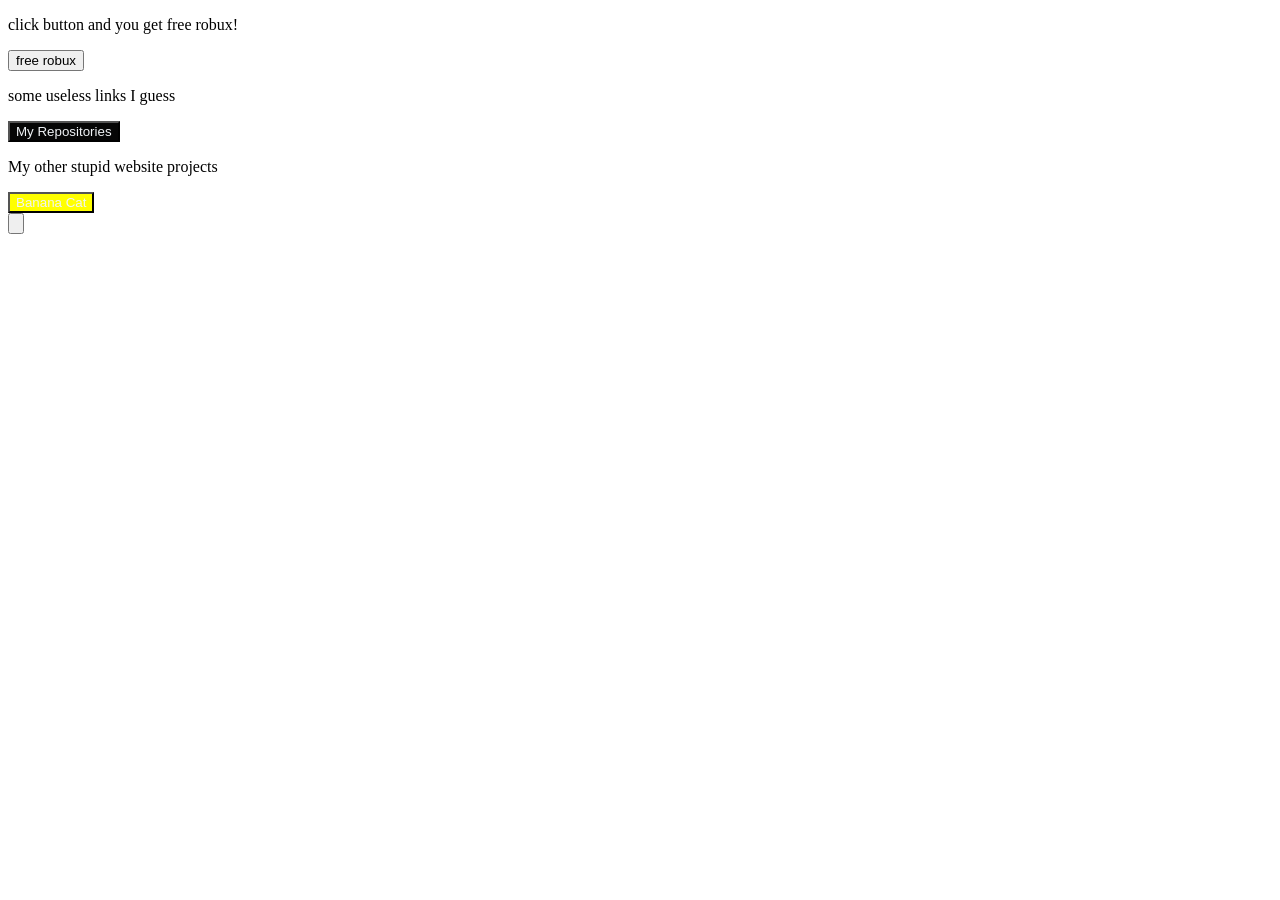
==== index.html @ cf4d71e3 "Update index.html" ====
<!DOCTYPE html>
<html>
<head>
    
    <meta charset="utf-8">
    <meta name="viewport" content="width=device-width, initial-scale=1">
    <title> </title>
</head>
<body>
    <p> click button and you get free robux!  </p
<button style="background-color: blue;" type="button"></button>
<button type="button" onclick="alert('congratulations! you just got 0 robux! now leave.')">free robux</button>
    
    
    <p> some useless links I guess </p>
 
    <a href="https://github.com/revx0012/revx0012.github.io" target="_blank">
    
       
        <button style="
 background-color: rgb(6, 6, 6);
 color: rgb(240, 243, 246);
                                        
"
               >
         My Repositories
        </button>
    </a>

<p>My other stupid website projects</p>

<a href="https://revx0012.github.io/bananacat" target="_blank">


        <button style="
background-color: #ffff00;
color: rgb(240, 243, 246);

"
               >
         Banana Cat
        </button>
    </a>



    
    <form action="https://haste.powercord.dev/qituwotude">
        <button type="submit">‎</button>
        
       <p>‎</p>
    <a href="https://www.google.com/url?sa=t&rct=j&q=&esrc=s&source=web&cd=&cad=rja&uact=8&ved=2ahUKEwjB4_3M-uT9AhUsTaQEHcAEAhgQtwJ6BAgJEAI&url=https%3A%2F%2Fwww.youtube.com%2Fwatch%3Fv%3DxvFZjo5PgG0&usg=AOvVaw1bR_FN-SnfIGtKD3fjAA5P"</a>
 <img src="https://static.wikia.nocookie.net/dbxfanon/images/c/cc/The_Impostor.png/revision/latest?cb=20201223005217"
width="6" 
     height="8" />
        
        
  <div id="player"></div>

  <script src="https://www.youtube.com/iframe_api"></script>
  <script>
    var player;

    function onYouTubeIframeAPIReady() {
      player = new YT.Player('player', {
        height: '360',
        width: '640',
        videoId: 'm5zi9tKD81U', // Replace 'VIDEO_ID' with the actual YouTube video ID
        playerVars: {
          autoplay: 1,       // Set to 1 for autoplay
          controls: 0,       // Set to 0 to hide controls
          modestbranding: 1, // Set to 1 to hide YouTube logo
          rel: 0,            // Set to 0 to hide related videos at the end
          showinfo: 0,       // Set to 0 to hide video title and uploader info
          iv_load_policy: 3, // Set to 1 to show annotations
          disablekb: 1       // Set to 1 to disable keyboard controls
        }
      });
    }

    function playVideo() {
      player.playVideo();
    }
  </script>
        
</body>
</html>
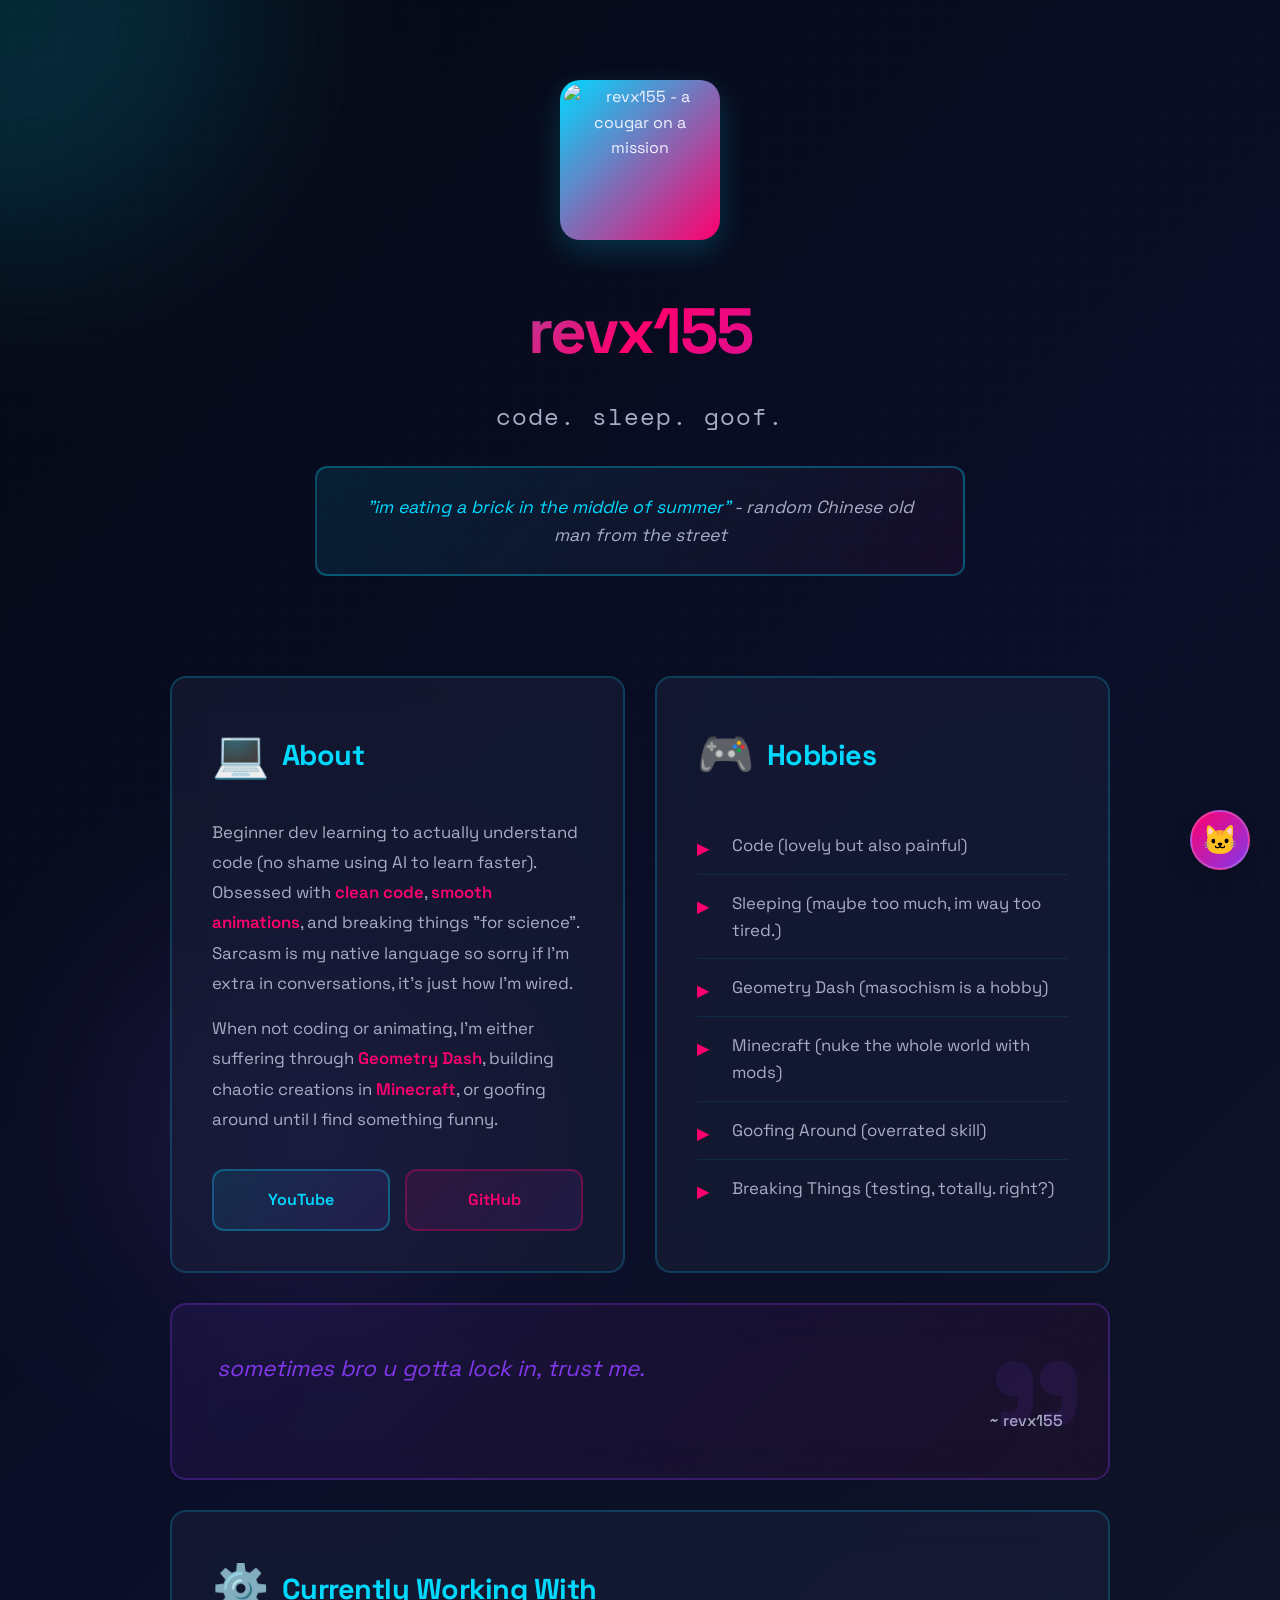
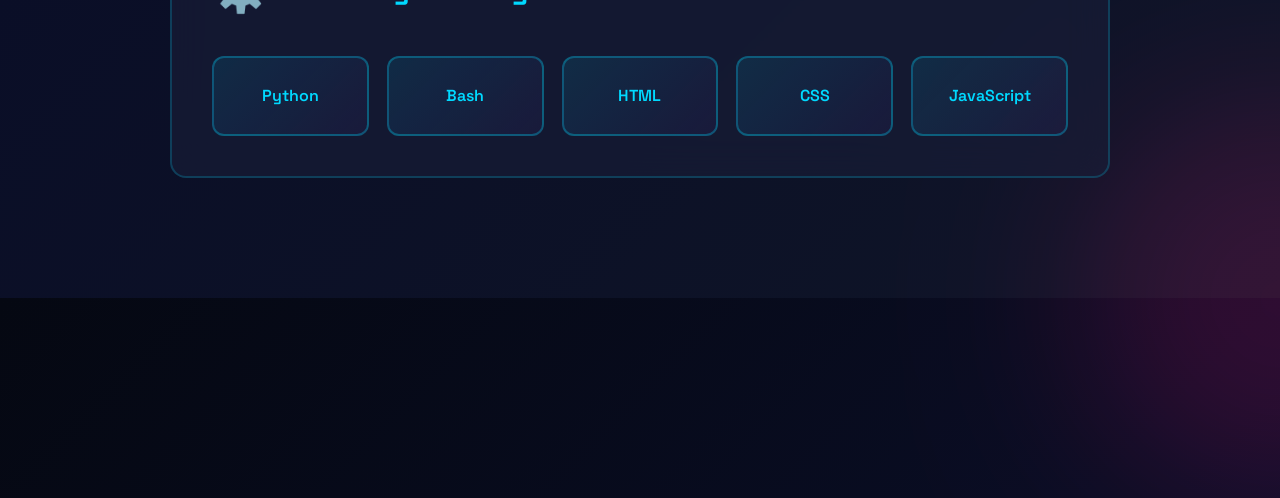
==== commit b735328e: "Update HTML structure and styles for better layout" ====
--- a/index.html
+++ b/index.html
@@ -1,87 +1,776 @@
 <!DOCTYPE html>
-<html>
+<html lang="en">
 <head>
-    
-    <meta charset="utf-8">
-    <meta name="viewport" content="width=device-width, initial-scale=1">
-    <title> </title>
+    <meta charset="UTF-8">
+    <meta name="viewport" content="width=device-width, initial-scale=1.0">
+    <title>revx155 - code. animate. goof.</title>
+    <link rel="preconnect" href="https://fonts.googleapis.com">
+    <link rel="preconnect" href="https://fonts.gstatic.com" crossorigin>
+    <link href="https://fonts.googleapis.com/css2?family=Space+Grotesk:wght@400;500;600;700&family=Space+Mono:wght@400;700&display=swap" rel="stylesheet">
+    <style>
+        * {
+            margin: 0;
+            padding: 0;
+            box-sizing: border-box;
+        }
+
+        :root {
+            --primary: #00d9ff;
+            --secondary: #ff006e;
+            --accent: #8338ec;
+            --dark: #0a0e27;
+            --darker: #050812;
+            --surface: #1a1f3a;
+            --surface-light: #252d4a;
+            --text: #f0f3ff;
+            --text-muted: #a8adc5;
+            --success: #06ffa5;
+        }
+
+        html {
+            scroll-behavior: smooth;
+        }
+
+        body {
+            font-family: 'Space Grotesk', sans-serif;
+            background: linear-gradient(135deg, var(--darker) 0%, var(--dark) 50%, #0f1527 100%);
+            color: var(--text);
+            min-height: 100vh;
+            position: relative;
+            overflow-x: hidden;
+            line-height: 1.6;
+        }
+
+        /* Animated background grid */
+        .bg-grid {
+            position: fixed;
+            top: 0;
+            left: 0;
+            width: 100%;
+            height: 100%;
+            z-index: 0;
+            pointer-events: none;
+            background-image: 
+                linear-gradient(0deg, transparent 24%, rgba(0, 217, 255, 0.05) 25%, rgba(0, 217, 255, 0.05) 26%, transparent 27%, transparent 74%, rgba(0, 217, 255, 0.05) 75%, rgba(0, 217, 255, 0.05) 76%, transparent 77%, transparent),
+                linear-gradient(90deg, transparent 24%, rgba(0, 217, 255, 0.05) 25%, rgba(0, 217, 255, 0.05) 26%, transparent 27%, transparent 74%, rgba(0, 217, 255, 0.05) 75%, rgba(0, 217, 255, 0.05) 76%, transparent 77%, transparent);
+            background-size: 50px 50px;
+            opacity: 0.4;
+            animation: gridShift 20s linear infinite;
+        }
+
+        @keyframes gridShift {
+            0% {
+                transform: translateY(0);
+            }
+            100% {
+                transform: translateY(50px);
+            }
+        }
+
+        /* Animated blobs */
+        .blob {
+            position: absolute;
+            opacity: 0.15;
+            mix-blend-mode: screen;
+            border-radius: 50%;
+            filter: blur(80px);
+            z-index: 0;
+        }
+
+        .blob-1 {
+            width: 500px;
+            height: 500px;
+            background: var(--primary);
+            top: -250px;
+            left: -250px;
+            animation: blobFloat 15s ease-in-out infinite;
+        }
+
+        .blob-2 {
+            width: 400px;
+            height: 400px;
+            background: var(--secondary);
+            bottom: -200px;
+            right: -200px;
+            animation: blobFloat 18s ease-in-out infinite reverse;
+        }
+
+        .blob-3 {
+            width: 350px;
+            height: 350px;
+            background: var(--accent);
+            top: 50%;
+            left: 10%;
+            animation: blobFloat 20s ease-in-out infinite;
+        }
+
+        @keyframes blobFloat {
+            0%, 100% {
+                transform: translate(0, 0);
+            }
+            33% {
+                transform: translate(30px, -50px);
+            }
+            66% {
+                transform: translate(-20px, 30px);
+            }
+        }
+
+        .container {
+            position: relative;
+            z-index: 1;
+            max-width: 1000px;
+            margin: 0 auto;
+            padding: 80px 30px;
+        }
+
+        /* Header */
+        header {
+            text-align: center;
+            margin-bottom: 100px;
+            animation: headerFadeIn 0.8s ease-out;
+        }
+
+        .profile-wrapper {
+            position: relative;
+            width: 160px;
+            height: 160px;
+            margin: 0 auto 40px;
+        }
+
+        .profile-pic {
+            width: 160px;
+            height: 160px;
+            border-radius: 20px;
+            background: linear-gradient(135deg, var(--primary), var(--secondary));
+            padding: 4px;
+            box-shadow: 0 10px 30px rgba(0, 217, 255, 0.2);
+            animation: profileSpin 4s linear infinite;
+            position: relative;
+        }
+
+        .profile-pic img {
+            width: 100%;
+            height: 100%;
+            border-radius: 16px;
+            object-fit: cover;
+            display: block;
+        }
+
+        @keyframes profileSpin {
+            0% {
+                transform: rotate(0deg);
+            }
+            100% {
+                transform: rotate(360deg);
+            }
+        }
+
+        h1 {
+            font-size: 4em;
+            font-weight: 700;
+            margin-bottom: 15px;
+            letter-spacing: -2px;
+            background: linear-gradient(135deg, var(--primary) 0%, var(--secondary) 50%, var(--accent) 100%);
+            -webkit-background-clip: text;
+            -webkit-text-fill-color: transparent;
+            background-clip: text;
+            animation: titleSlideIn 0.8s ease-out 0.1s both;
+        }
+
+        .tagline {
+            font-size: 1.5em;
+            font-weight: 500;
+            color: var(--text-muted);
+            margin-bottom: 30px;
+            font-family: 'Space Mono', monospace;
+            animation: titleSlideIn 0.8s ease-out 0.2s both;
+            letter-spacing: 1px;
+        }
+
+        .sarcasm-box {
+            max-width: 650px;
+            margin: 0 auto;
+            padding: 25px 35px;
+            background: linear-gradient(135deg, rgba(0, 217, 255, 0.1), rgba(255, 0, 110, 0.05));
+            border: 2px solid rgba(0, 217, 255, 0.3);
+            border-radius: 12px;
+            font-style: italic;
+            color: var(--primary);
+            font-size: 1.1em;
+            position: relative;
+            overflow: hidden;
+            animation: titleSlideIn 0.8s ease-out 0.3s both;
+        }
+
+        @keyframes titleSlideIn {
+            from {
+                opacity: 0;
+                transform: translateY(-20px);
+            }
+            to {
+                opacity: 1;
+                transform: translateY(0);
+            }
+        }
+
+        @keyframes headerFadeIn {
+            from {
+                opacity: 0;
+            }
+            to {
+                opacity: 1;
+            }
+        }
+
+        /* Content Grid */
+        .content {
+            display: grid;
+            grid-template-columns: 1fr 1fr;
+            gap: 30px;
+            margin-bottom: 40px;
+        }
+
+        .section {
+            background: rgba(26, 31, 58, 0.6);
+            backdrop-filter: blur(20px);
+            border: 2px solid rgba(0, 217, 255, 0.2);
+            border-radius: 16px;
+            padding: 40px;
+            transition: all 0.4s cubic-bezier(0.34, 1.56, 0.64, 1);
+            position: relative;
+            overflow: hidden;
+            animation: sectionFadeIn 0.8s ease-out forwards;
+        }
+
+        .section:hover {
+            border-color: rgba(0, 217, 255, 0.5);
+            background: rgba(26, 31, 58, 0.9);
+            transform: translateY(-8px);
+            box-shadow: 0 20px 40px rgba(0, 0, 0, 0.3);
+        }
+
+        .section:nth-child(1) {
+            animation-delay: 0.1s;
+        }
+
+        .section:nth-child(2) {
+            animation-delay: 0.2s;
+        }
+
+        @keyframes sectionFadeIn {
+            from {
+                opacity: 0;
+                transform: translateY(20px);
+            }
+            to {
+                opacity: 1;
+                transform: translateY(0);
+            }
+        }
+
+        .section h2 {
+            font-size: 1.8em;
+            margin-bottom: 25px;
+            display: flex;
+            align-items: center;
+            gap: 12px;
+            color: var(--primary);
+            font-weight: 700;
+            letter-spacing: -0.5px;
+        }
+
+        .section-icon {
+            font-size: 1.6em;
+            display: inline-block;
+            animation: iconBounce 2s ease-in-out infinite;
+        }
+
+        @keyframes iconBounce {
+            0%, 100% {
+                transform: translateY(0);
+            }
+            50% {
+                transform: translateY(-5px);
+            }
+        }
+
+        /* Bio Section */
+        .bio-text {
+            color: var(--text-muted);
+            line-height: 1.8;
+            font-size: 1.05em;
+        }
+
+        .bio-text strong {
+            color: var(--secondary);
+            font-weight: 600;
+        }
+
+        /* Hobbies List */
+        .hobbies-list {
+            list-style: none;
+        }
+
+        .hobbies-list li {
+            padding: 15px 0 15px 35px;
+            border-bottom: 1px solid rgba(0, 217, 255, 0.1);
+            color: var(--text-muted);
+            position: relative;
+            font-size: 1.05em;
+            transition: all 0.3s ease;
+        }
+
+        .hobbies-list li:last-child {
+            border-bottom: none;
+        }
+
+        .hobbies-list li::before {
+            content: "▸";
+            position: absolute;
+            left: 0;
+            color: var(--secondary);
+            font-weight: bold;
+            font-size: 1.3em;
+        }
+
+        .hobbies-list li:hover {
+            color: var(--text);
+            padding-left: 45px;
+            text-shadow: 0 0 20px rgba(0, 217, 255, 0.3);
+        }
+
+        /* Social Links */
+        .socials {
+            display: flex;
+            gap: 15px;
+            margin-top: 35px;
+        }
+
+        .social-btn {
+            flex: 1;
+            padding: 16px;
+            background: linear-gradient(135deg, rgba(0, 217, 255, 0.1), rgba(131, 56, 236, 0.1));
+            border: 2px solid rgba(0, 217, 255, 0.3);
+            color: var(--primary);
+            text-decoration: none;
+            border-radius: 12px;
+            font-weight: 600;
+            font-size: 1em;
+            transition: all 0.3s cubic-bezier(0.34, 1.56, 0.64, 1);
+            cursor: pointer;
+            text-align: center;
+            position: relative;
+            overflow: hidden;
+            font-family: 'Space Grotesk', sans-serif;
+        }
+
+        .social-btn:hover {
+            background: linear-gradient(135deg, var(--primary), var(--accent));
+            color: var(--dark);
+            border-color: var(--primary);
+            transform: translateY(-4px);
+            box-shadow: 0 15px 30px rgba(0, 0, 0, 0.2);
+        }
+
+        .social-btn.secondary {
+            background: linear-gradient(135deg, rgba(255, 0, 110, 0.1), rgba(131, 56, 236, 0.1));
+            border-color: rgba(255, 0, 110, 0.3);
+            color: var(--secondary);
+        }
+
+        .social-btn.secondary:hover {
+            background: linear-gradient(135deg, var(--secondary), var(--accent));
+            color: white;
+            border-color: var(--secondary);
+            box-shadow: 0 15px 30px rgba(0, 0, 0, 0.2);
+        }
+
+        /* Quote Section */
+        .quote-section {
+            grid-column: 1 / -1;
+            background: linear-gradient(135deg, rgba(131, 56, 236, 0.1), rgba(255, 0, 110, 0.05));
+            backdrop-filter: blur(20px);
+            border: 2px solid rgba(131, 56, 236, 0.3);
+            border-radius: 16px;
+            padding: 45px;
+            position: relative;
+            overflow: hidden;
+            animation: sectionFadeIn 0.8s ease-out 0.3s both;
+        }
+
+        .quote-section::after {
+            content: '"';
+            position: absolute;
+            top: -30px;
+            right: 20px;
+            font-size: 200px;
+            color: rgba(131, 56, 236, 0.1);
+            font-weight: 700;
+            pointer-events: none;
+        }
+
+        .quote {
+            font-size: 1.4em;
+            font-style: italic;
+            color: var(--accent);
+            margin-bottom: 20px;
+            line-height: 1.7;
+            position: relative;
+            z-index: 1;
+        }
+
+        .quote-author {
+            color: var(--text-muted);
+            font-size: 1em;
+            text-align: right;
+            font-weight: 500;
+        }
+
+        /* Tech Stack */
+        .stack {
+            grid-column: 1 / -1;
+        }
+
+        .stack h2 {
+            margin-bottom: 30px;
+        }
+
+        .tech-grid {
+            display: grid;
+            grid-template-columns: repeat(auto-fit, minmax(130px, 1fr));
+            gap: 18px;
+        }
+
+        .tech-item {
+            background: linear-gradient(135deg, rgba(0, 217, 255, 0.1), rgba(131, 56, 236, 0.05));
+            border: 2px solid rgba(0, 217, 255, 0.3);
+            padding: 25px;
+            border-radius: 12px;
+            text-align: center;
+            font-weight: 600;
+            color: var(--primary);
+            transition: all 0.3s cubic-bezier(0.34, 1.56, 0.64, 1);
+            cursor: default;
+            position: relative;
+            overflow: hidden;
+        }
+
+        .tech-item:hover {
+            background: linear-gradient(135deg, rgba(0, 217, 255, 0.2), rgba(131, 56, 236, 0.15));
+            border-color: rgba(0, 217, 255, 0.6);
+            transform: translateY(-6px);
+            box-shadow: 0 15px 30px rgba(0, 0, 0, 0.2);
+            color: var(--text);
+        }
+
+        /* Easter egg */
+        .easter-egg {
+            position: fixed;
+            bottom: 30px;
+            right: 30px;
+            width: 60px;
+            height: 60px;
+            background: linear-gradient(135deg, var(--secondary), var(--accent));
+            border-radius: 50%;
+            cursor: pointer;
+            display: flex;
+            align-items: center;
+            justify-content: center;
+            font-size: 1.8em;
+            transition: all 0.3s cubic-bezier(0.34, 1.56, 0.64, 1);
+            z-index: 100;
+            box-shadow: 0 10px 25px rgba(0, 0, 0, 0.2);
+            border: 2px solid rgba(255, 255, 255, 0.2);
+        }
+
+        .easter-egg:hover {
+            transform: scale(1.15) rotate(10deg);
+            box-shadow: 0 15px 35px rgba(0, 0, 0, 0.3);
+        }
+
+        .easter-egg:active {
+            transform: scale(0.95) rotate(-10deg);
+        }
+
+        /* Notification */
+        .notification {
+            position: fixed;
+            bottom: 110px;
+            right: 30px;
+            background: linear-gradient(135deg, var(--secondary), var(--accent));
+            color: white;
+            padding: 16px 25px;
+            border-radius: 10px;
+            font-weight: 600;
+            opacity: 0;
+            transition: opacity 0.3s ease;
+            pointer-events: none;
+            z-index: 99;
+            font-family: 'Space Mono', monospace;
+            box-shadow: 0 10px 25px rgba(0, 0, 0, 0.2);
+        }
+
+        .notification.show {
+            opacity: 1;
+            pointer-events: all;
+        }
+
+        /* Responsive */
+        @media (max-width: 768px) {
+            .container {
+                padding: 50px 20px;
+            }
+
+            .content {
+                grid-template-columns: 1fr;
+                gap: 25px;
+            }
+
+            h1 {
+                font-size: 2.5em;
+            }
+
+            .tagline {
+                font-size: 1.2em;
+            }
+
+            .profile-wrapper {
+                width: 130px;
+                height: 130px;
+            }
+
+            .profile-pic {
+                width: 130px;
+                height: 130px;
+            }
+
+            .section {
+                padding: 30px;
+            }
+
+            .tech-grid {
+                grid-template-columns: repeat(auto-fit, minmax(110px, 1fr));
+            }
+
+            .sarcasm-box {
+                font-size: 1em;
+                padding: 20px 25px;
+            }
+
+            .easter-egg {
+                width: 55px;
+                height: 55px;
+                font-size: 1.5em;
+                bottom: 20px;
+                right: 20px;
+            }
+
+            .notification {
+                bottom: 90px;
+                right: 20px;
+                font-size: 0.9em;
+            }
+        }
+
+        @media (max-width: 480px) {
+            h1 {
+                font-size: 1.8em;
+            }
+
+            .section h2 {
+                font-size: 1.3em;
+            }
+
+            .socials {
+                flex-direction: column;
+            }
+
+            .tech-grid {
+                grid-template-columns: repeat(2, 1fr);
+            }
+        }
+    </style>
 </head>
 <body>
-    <p> click button and you get free robux!  </p
-<button style="background-color: blue;" type="button"></button>
-<button type="button" onclick="alert('congratulations! you just got 0 robux! now leave.')">free robux</button>
-    
-    
-    <p> some useless links I guess </p>
- 
-    <a href="https://github.com/revx0012/revx0012.github.io" target="_blank">
-    
-       
-        <button style="
- background-color: rgb(6, 6, 6);
- color: rgb(240, 243, 246);
-                                        
-"
-               >
-         My Repositories
-        </button>
-    </a>
-
-<p>My other stupid website projects</p>
-
-<a href="https://revx0012.github.io/bananacat" target="_blank">
-
-
-        <button style="
-background-color: #ffff00;
-color: rgb(240, 243, 246);
-
-"
-               >
-         Banana Cat
-        </button>
-    </a>
-
-
-
-    
-    <form action="https://haste.powercord.dev/qituwotude">
-        <button type="submit">‎</button>
-        
-       <p>‎</p>
-    <a href="https://www.google.com/url?sa=t&rct=j&q=&esrc=s&source=web&cd=&cad=rja&uact=8&ved=2ahUKEwjB4_3M-uT9AhUsTaQEHcAEAhgQtwJ6BAgJEAI&url=https%3A%2F%2Fwww.youtube.com%2Fwatch%3Fv%3DxvFZjo5PgG0&usg=AOvVaw1bR_FN-SnfIGtKD3fjAA5P"</a>
- <img src="https://static.wikia.nocookie.net/dbxfanon/images/c/cc/The_Impostor.png/revision/latest?cb=20201223005217"
-width="6" 
-     height="8" />
-        
-        
-  <div id="player"></div>
-
-  <script src="https://www.youtube.com/iframe_api"></script>
-  <script>
-    var player;
-
-    function onYouTubeIframeAPIReady() {
-      player = new YT.Player('player', {
-        height: '360',
-        width: '640',
-        videoId: 'm5zi9tKD81U', // Replace 'VIDEO_ID' with the actual YouTube video ID
-        playerVars: {
-          autoplay: 1,       // Set to 1 for autoplay
-          controls: 0,       // Set to 0 to hide controls
-          modestbranding: 1, // Set to 1 to hide YouTube logo
-          rel: 0,            // Set to 0 to hide related videos at the end
-          showinfo: 0,       // Set to 0 to hide video title and uploader info
-          iv_load_policy: 3, // Set to 1 to show annotations
-          disablekb: 1       // Set to 1 to disable keyboard controls
-        }
-      });
-    }
-
-    function playVideo() {
-      player.playVideo();
-    }
-  </script>
-        
+    <div class="bg-grid"></div>
+    <div class="blob blob-1"></div>
+    <div class="blob blob-2"></div>
+    <div class="blob blob-3"></div>
+
+    <div class="container">
+        <header>
+            <div class="profile-wrapper">
+                <div class="profile-pic">
+                    <img src="image.png" alt="revx155 - a cougar on a mission">
+                </div>
+            </div>
+            <h1>revx155</h1>
+            <p class="tagline">code. sleep. goof.</p>
+            <p class="sarcasm-box">"im eating a brick in the middle of summer" <span style="color: var(--text-muted);">- random Chinese old man from the street</span></p>
+        </header>
+
+        <div class="content">
+            <!-- bio stuff -->
+            <div class="section">
+                <h2><span class="section-icon">💻</span>About</h2>
+                <p class="bio-text">
+                    Beginner dev learning to actually understand code (no shame using AI to learn faster). 
+                    Obsessed with <strong>clean code</strong>, <strong>smooth animations</strong>, and breaking things "for science". 
+                    Sarcasm is my native language so sorry if I'm extra in conversations, it's just how I'm wired.
+                </p>
+                <p class="bio-text" style="margin-top: 15px;">
+                    When not coding or animating, I'm either suffering through <strong>Geometry Dash</strong>, building chaotic creations in <strong>Minecraft</strong>, or goofing around until I find something funny.
+                </p>
+                <div class="socials">
+                    <a href="https://www.youtube.com/@revx144" class="social-btn" target="_blank">YouTube</a>
+                    <a href="https://github.com/revx0012" class="social-btn secondary" target="_blank">GitHub</a>
+                </div>
+            </div>
+
+            <!-- bad hobbies -->
+            <div class="section">
+                <h2><span class="section-icon">🎮</span>Hobbies</h2>
+                <ul class="hobbies-list">
+                    <li>Code (lovely but also painful)</li>
+                    <li>Sleeping (maybe too much, im way too tired.)</li>
+                    <li>Geometry Dash (masochism is a hobby)</li>
+                    <li>Minecraft (nuke the whole world with mods)</li>
+                    <li>Goofing Around (overrated skill)</li>
+                    <li>Breaking Things (testing, totally. right?)</li>
+                </ul>
+            </div>
+
+            <!-- Quote Section -->
+            <div class="quote-section">
+                <p class="quote">
+                    sometimes bro u gotta lock in, trust me.
+                </p>
+                <p class="quote-author">~ revx155</p>
+            </div>
+
+            <!-- Tech Stack -->
+            <div class="section stack">
+                <h2><span class="section-icon">⚙️</span>Currently Working With</h2>
+                <div class="tech-grid">
+                    <div class="tech-item">Python</div>
+                    <div class="tech-item">Bash</div>
+                    <div class="tech-item">HTML</div>
+                    <div class="tech-item">CSS</div>
+                    <div class="tech-item">JavaScript</div>
+                </div>
+            </div>
+        </div>
+    </div>
+
+    <!-- Easter Egg -->
+    <div class="easter-egg" id="easterEgg">🐱</div>
+    <div class="notification" id="notification"></div>
+
+    <script>
+        // Easter egg interaction
+        const easterEgg = document.getElementById('easterEgg');
+        const notification = document.getElementById('notification');
+        let clicks = 0;
+
+        const messages = [
+            "haha, you found the easter egg! respect.",
+            "stop clicking, you're making me dizzy",
+            "okay, that's enough fr fr",
+            "STOP ITTTT",
+            "alright you win. (no you didnt)",
+            "you're as stupid as me, huh?",
+            "i respect the dedication ngl",
+            "whats the point of doing this",
+            "this is awkward now...",
+            "okay seriously now go touch grass"
+        ];
+
+        easterEgg.addEventListener('click', (e) => {
+            clicks++;
+            if (clicks <= messages.length) {
+                notification.textContent = messages[clicks - 1];
+                notification.classList.add('show');
+                easterEgg.style.transform = `rotate(${clicks * 30}deg) scale(${1 + clicks * 0.03})`;
+                
+                setTimeout(() => {
+                    notification.classList.remove('show');
+                }, 3000);
+
+                createClickParticles(e.clientX, e.clientY);
+            }
+        });
+
+        // weird blob
+        const blobs = document.querySelectorAll('.blob');
+        document.addEventListener('mousemove', (e) => {
+            blobs.forEach((blob, index) => {
+                const speed = (index + 1) * 80;
+                blob.style.transform = `translate(${e.clientX / speed}px, ${e.clientY / speed}px)`;
+            });
+        });
+
+        // click particles
+        function createClickParticles(x, y) {
+            for (let i = 0; i < 5; i++) {
+                const particle = document.createElement('div');
+                particle.style.position = 'fixed';
+                particle.style.left = x + 'px';
+                particle.style.top = y + 'px';
+                particle.style.width = '10px';
+                particle.style.height = '10px';
+                particle.style.background = ['#00d9ff', '#ff006e', '#8338ec'][Math.floor(Math.random() * 3)];
+                particle.style.borderRadius = '50%';
+                particle.style.pointerEvents = 'none';
+                particle.style.zIndex = '99';
+                document.body.appendChild(particle);
+
+                const angle = (Math.PI * 2 * i) / 5;
+                const velocity = 3 + Math.random() * 3;
+                const vx = Math.cos(angle) * velocity;
+                const vy = Math.sin(angle) * velocity;
+                let px = x;
+                let py = y;
+                let life = 1;
+
+                const animate = () => {
+                    life -= 0.02;
+                    px += vx;
+                    py += vy;
+                    particle.style.left = px + 'px';
+                    particle.style.top = py + 'px';
+                    particle.style.opacity = life;
+
+                    if (life > 0) {
+                        requestAnimationFrame(animate);
+                    } else {
+                        particle.remove();
+                    }
+                };
+                animate();
+            }
+        }
+
+        // smooth scroll because why not
+        document.querySelectorAll('a[href^="#"]').forEach(anchor => {
+            anchor.addEventListener('click', function (e) {
+                e.preventDefault();
+                const target = document.querySelector(this.getAttribute('href'));
+                if (target) {
+                    target.scrollIntoView({ behavior: 'smooth' });
+                }
+            });
+        });
+
+        // extra
+        easterEgg.addEventListener('contextmenu', (e) => {
+            e.preventDefault();
+            notification.textContent = "right click? really? you're bold.";
+            notification.classList.add('show');
+            setTimeout(() => {
+                notification.classList.remove('show');
+            }, 2000);
+        });
+    </script>
 </body>
 </html>
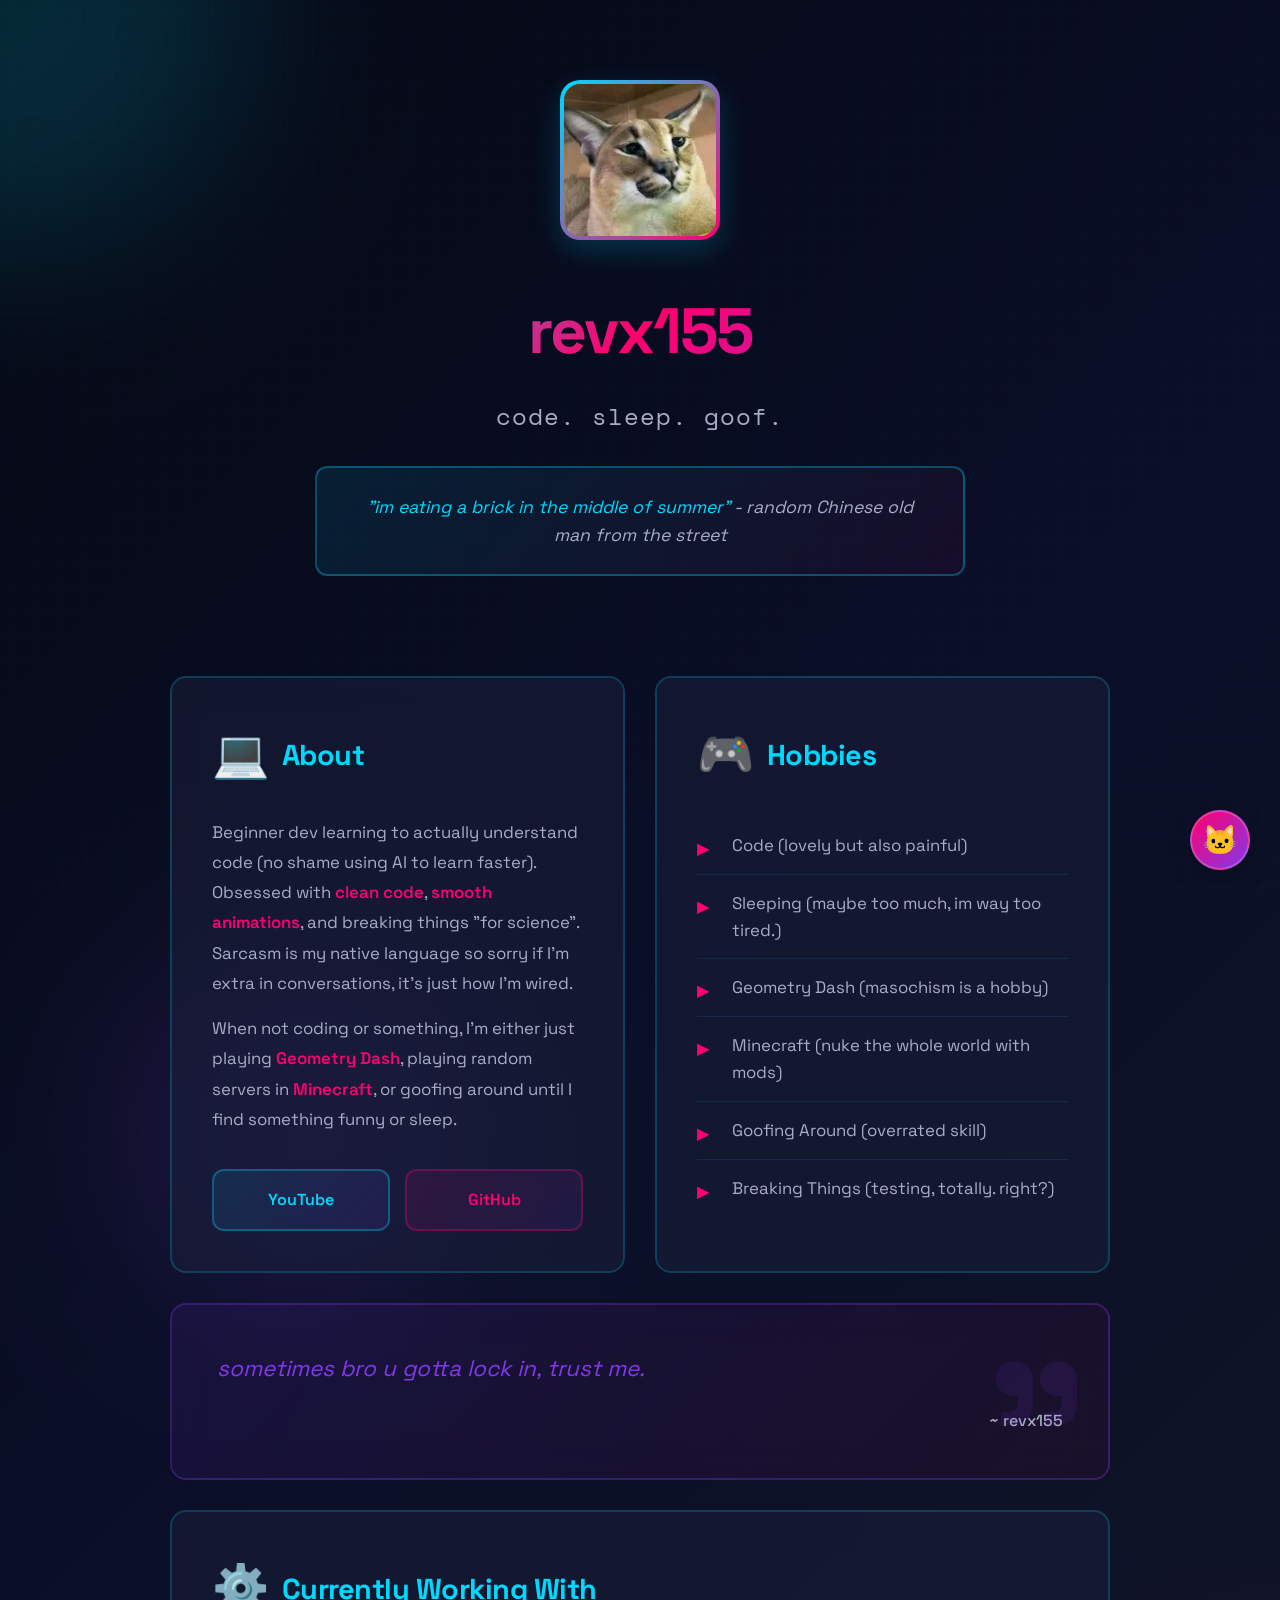
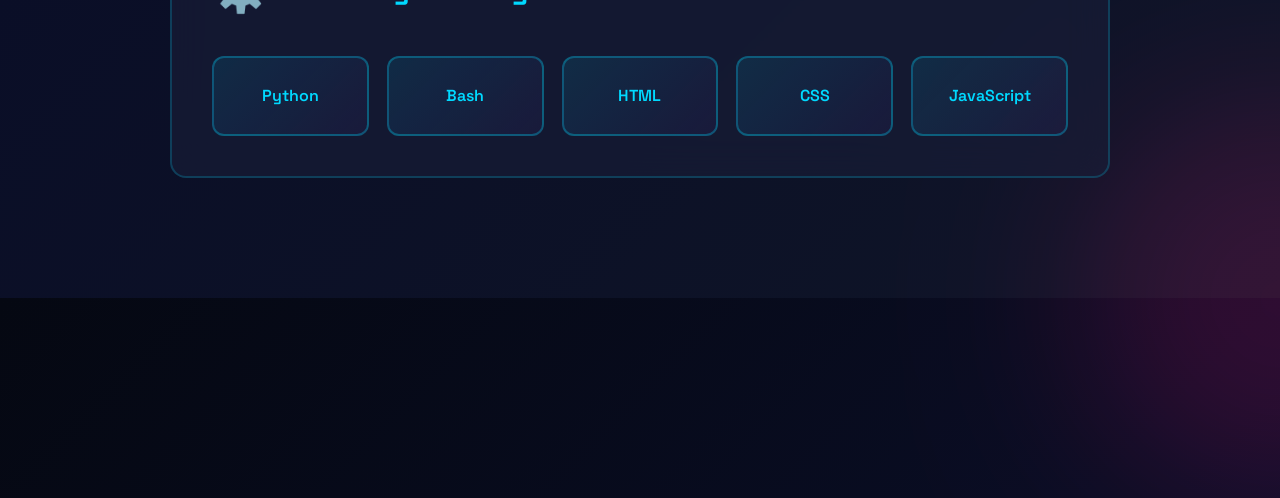
==== commit 180e12ca: "Update title and bio text in index.html" ====
--- a/index.html
+++ b/index.html
@@ -3,7 +3,7 @@
 <head>
     <meta charset="UTF-8">
     <meta name="viewport" content="width=device-width, initial-scale=1.0">
-    <title>revx155 - code. animate. goof.</title>
+    <title>revx155 - code. sleep. goof.</title>
     <link rel="preconnect" href="https://fonts.googleapis.com">
     <link rel="preconnect" href="https://fonts.gstatic.com" crossorigin>
     <link href="https://fonts.googleapis.com/css2?family=Space+Grotesk:wght@400;500;600;700&family=Space+Mono:wght@400;700&display=swap" rel="stylesheet">
@@ -620,7 +620,7 @@
                     Sarcasm is my native language so sorry if I'm extra in conversations, it's just how I'm wired.
                 </p>
                 <p class="bio-text" style="margin-top: 15px;">
-                    When not coding or animating, I'm either suffering through <strong>Geometry Dash</strong>, building chaotic creations in <strong>Minecraft</strong>, or goofing around until I find something funny.
+                    When not coding or something, I'm either just playing <strong>Geometry Dash</strong>, playing random servers in <strong>Minecraft</strong>, or goofing around until I find something funny or sleep.
                 </p>
                 <div class="socials">
                     <a href="https://www.youtube.com/@revx144" class="social-btn" target="_blank">YouTube</a>
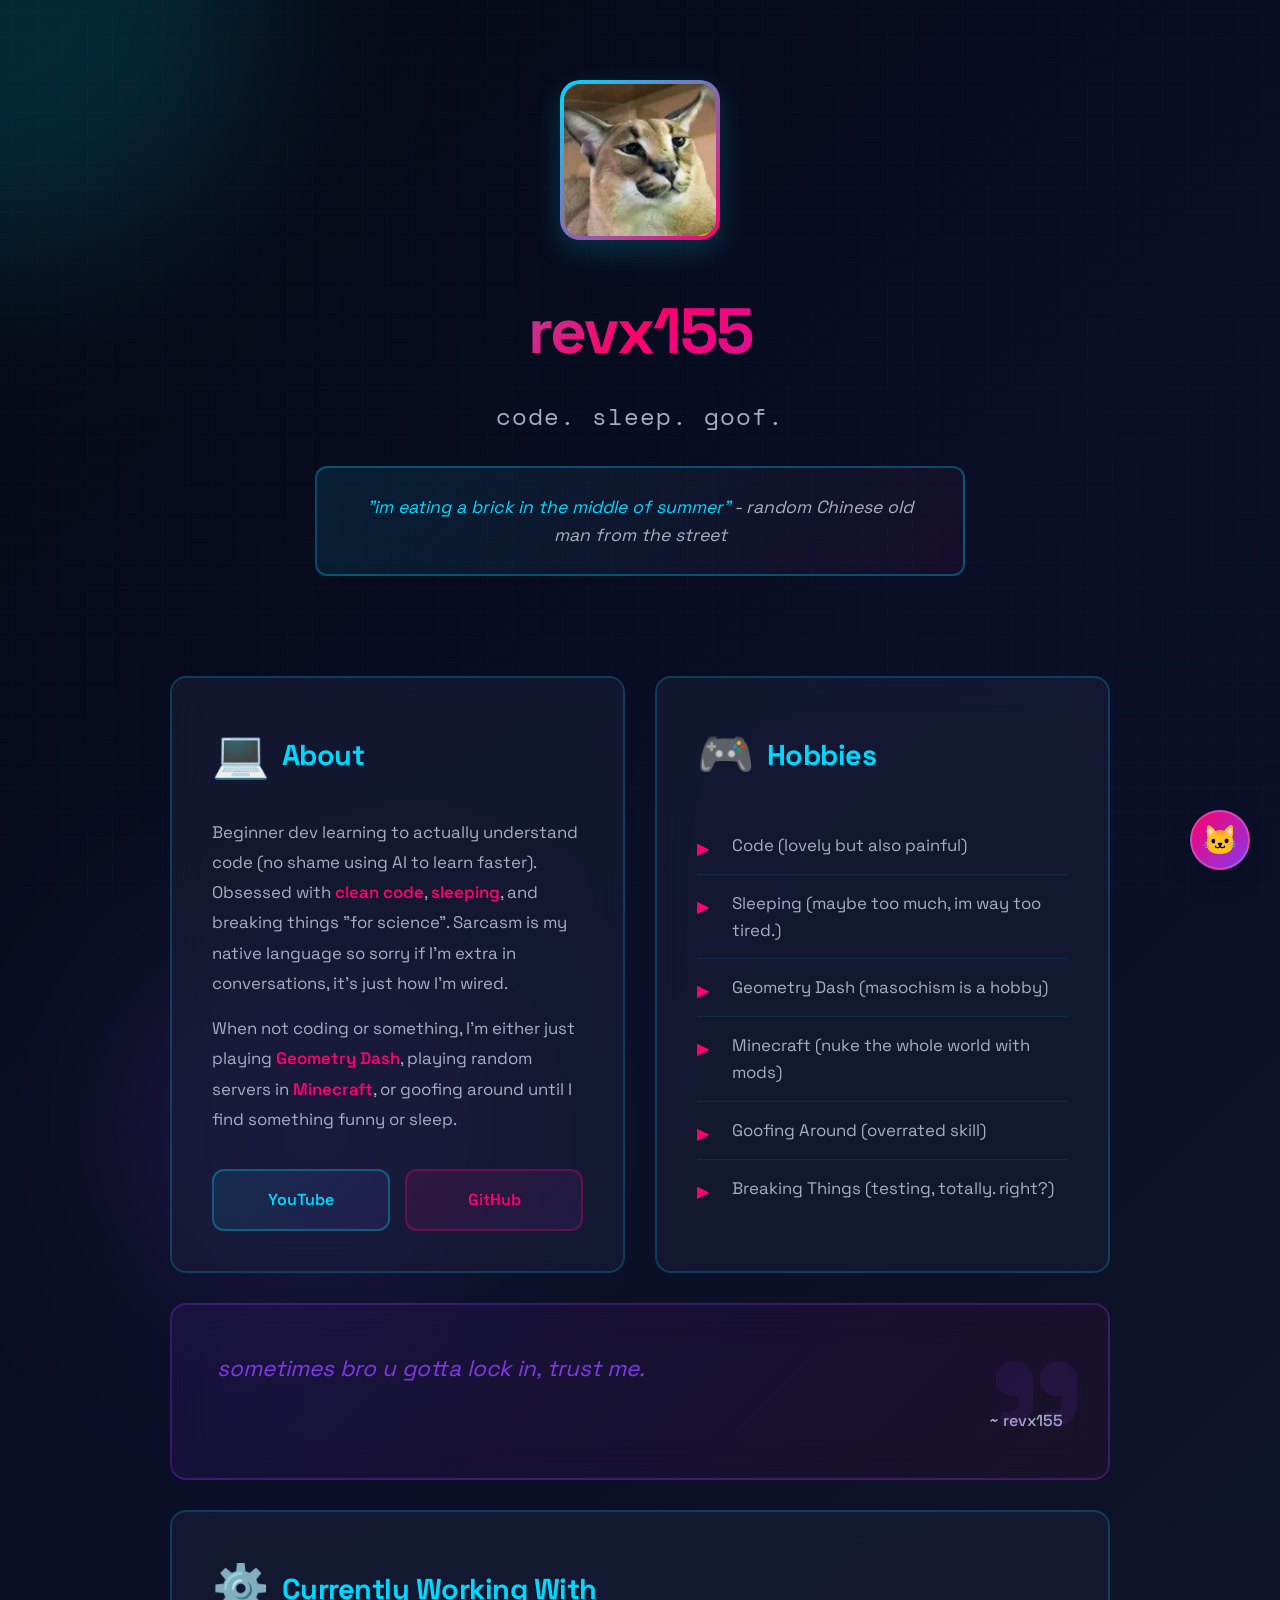
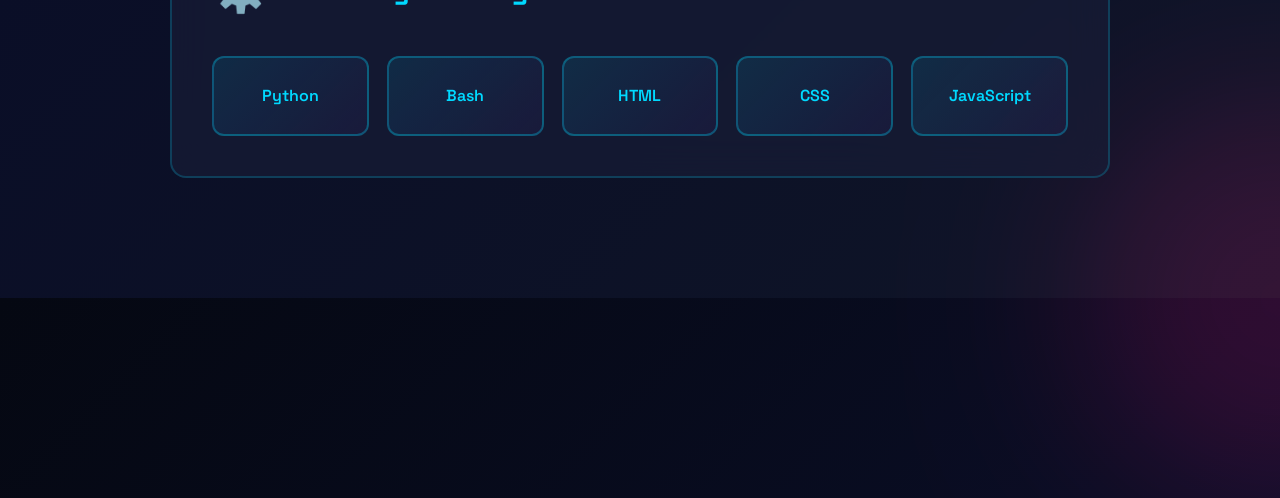
==== commit 865da6b6: "Modify bio text in index.html Updated personal bio to reflect a change in interests." ====
--- a/index.html
+++ b/index.html
@@ -616,7 +616,7 @@
                 <h2><span class="section-icon">💻</span>About</h2>
                 <p class="bio-text">
                     Beginner dev learning to actually understand code (no shame using AI to learn faster). 
-                    Obsessed with <strong>clean code</strong>, <strong>smooth animations</strong>, and breaking things "for science". 
+                    Obsessed with <strong>clean code</strong>, <strong>sleeping</strong>, and breaking things "for science". 
                     Sarcasm is my native language so sorry if I'm extra in conversations, it's just how I'm wired.
                 </p>
                 <p class="bio-text" style="margin-top: 15px;">
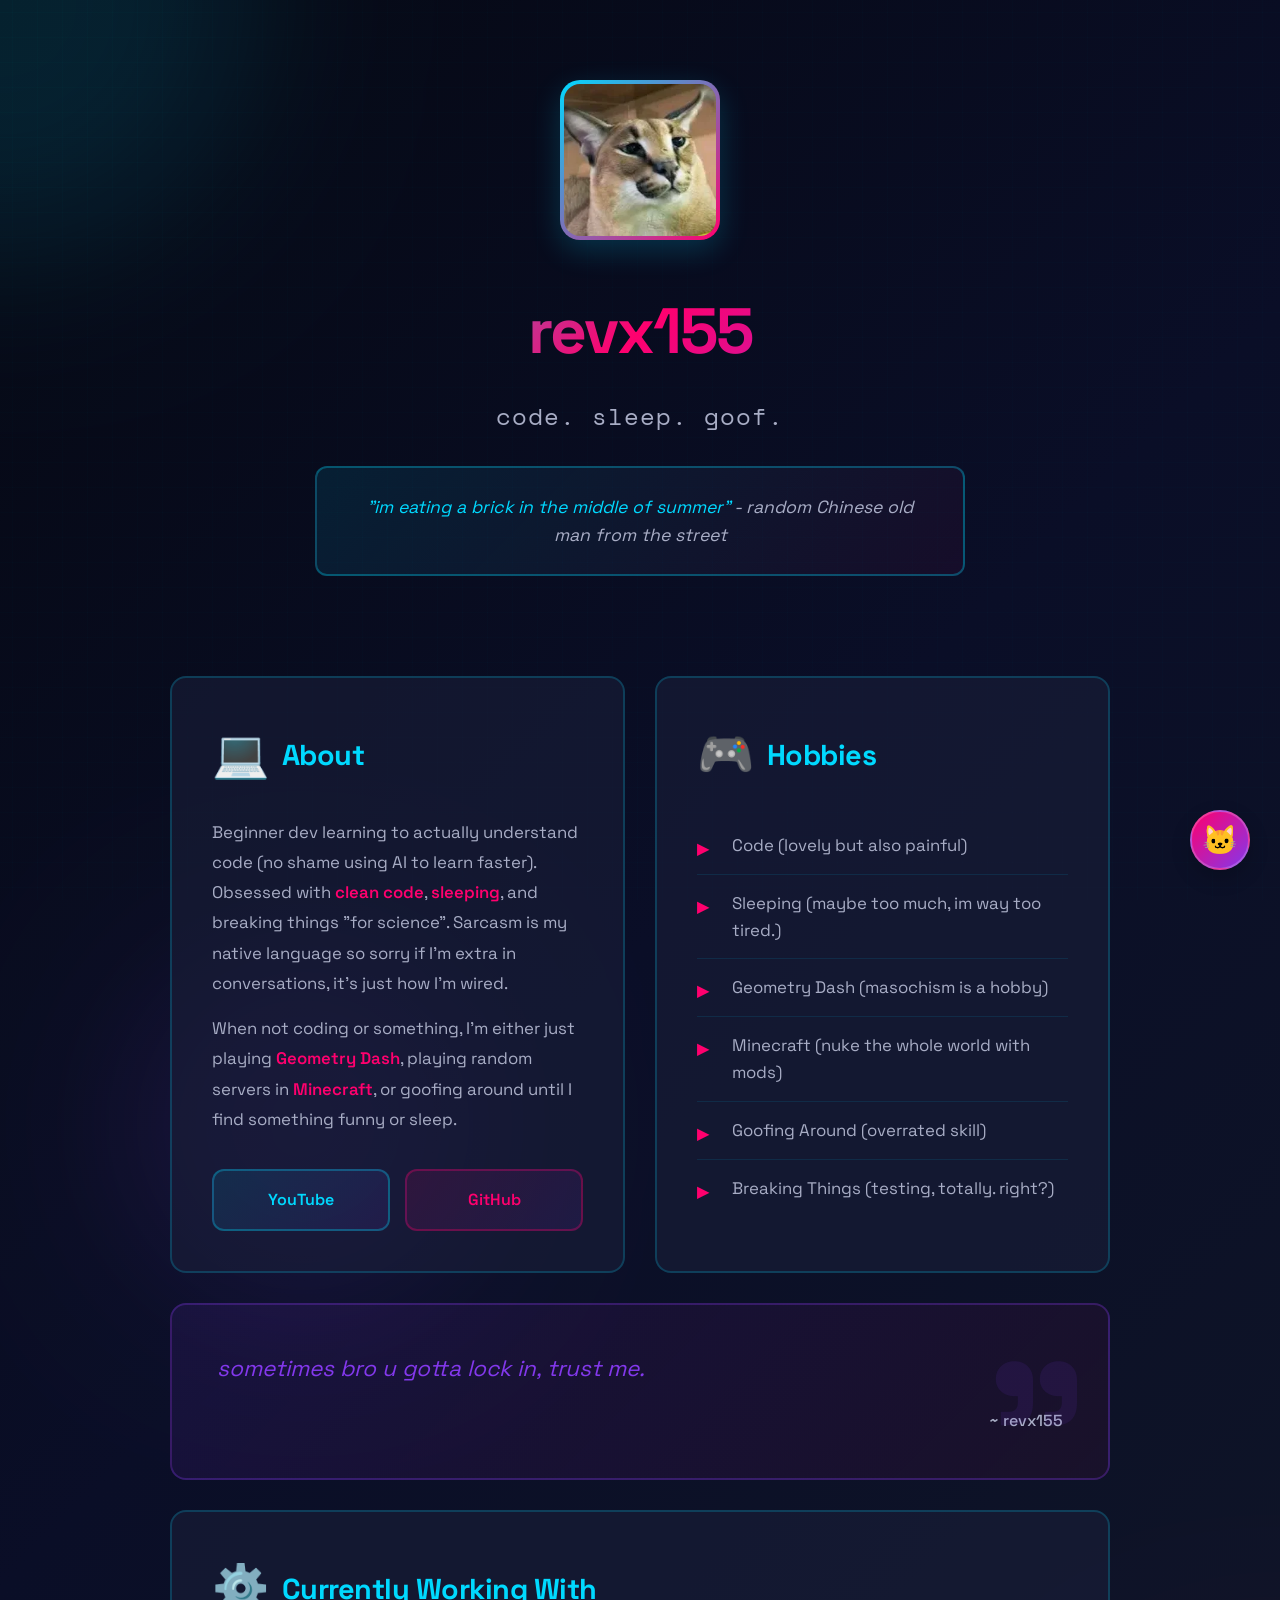
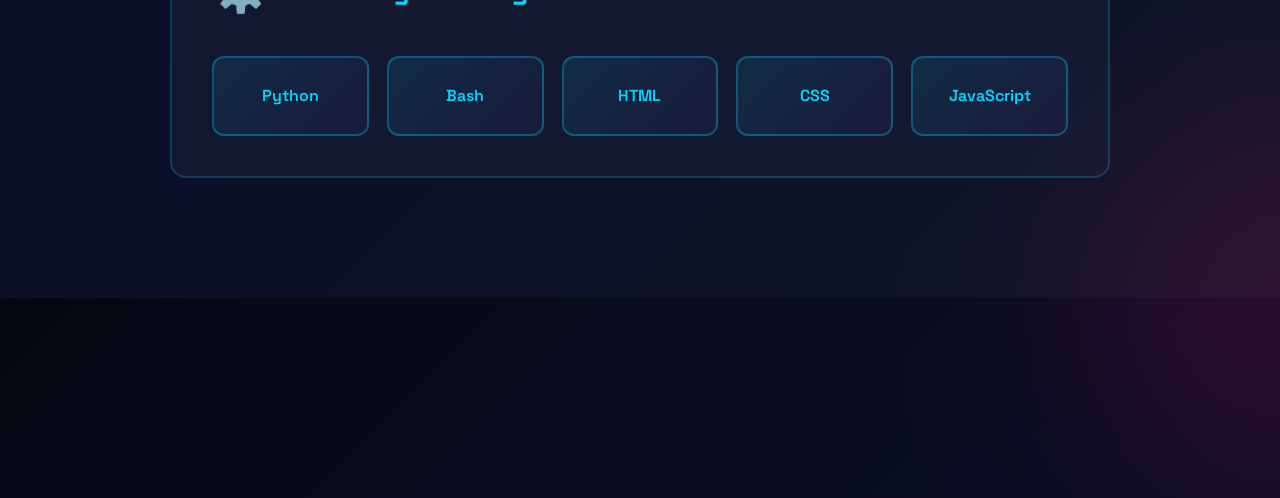
==== commit 04b639b1: "Optimize animations and transitions in index.html Optimized animations and transitions for better pe" ====
--- a/index.html
+++ b/index.html
@@ -41,7 +41,7 @@
             line-height: 1.6;
         }
 
-        /* Animated background grid */
+        /* Animated background grid - optimized */
         .bg-grid {
             position: fixed;
             top: 0;
@@ -54,8 +54,9 @@
                 linear-gradient(0deg, transparent 24%, rgba(0, 217, 255, 0.05) 25%, rgba(0, 217, 255, 0.05) 26%, transparent 27%, transparent 74%, rgba(0, 217, 255, 0.05) 75%, rgba(0, 217, 255, 0.05) 76%, transparent 77%, transparent),
                 linear-gradient(90deg, transparent 24%, rgba(0, 217, 255, 0.05) 25%, rgba(0, 217, 255, 0.05) 26%, transparent 27%, transparent 74%, rgba(0, 217, 255, 0.05) 75%, rgba(0, 217, 255, 0.05) 76%, transparent 77%, transparent);
             background-size: 50px 50px;
-            opacity: 0.4;
-            animation: gridShift 20s linear infinite;
+            opacity: 0.3;
+            will-change: transform;
+            animation: gridShift 30s linear infinite;
         }
 
         @keyframes gridShift {
@@ -67,14 +68,15 @@
             }
         }
 
-        /* Animated blobs */
+        /* Animated blobs - optimized */
         .blob {
             position: absolute;
-            opacity: 0.15;
+            opacity: 0.12;
             mix-blend-mode: screen;
             border-radius: 50%;
             filter: blur(80px);
             z-index: 0;
+            will-change: transform;
         }
 
         .blob-1 {
@@ -83,7 +85,7 @@
             background: var(--primary);
             top: -250px;
             left: -250px;
-            animation: blobFloat 15s ease-in-out infinite;
+            animation: blobFloat 18s ease-in-out infinite;
         }
 
         .blob-2 {
@@ -92,7 +94,7 @@
             background: var(--secondary);
             bottom: -200px;
             right: -200px;
-            animation: blobFloat 18s ease-in-out infinite reverse;
+            animation: blobFloat 22s ease-in-out infinite reverse;
         }
 
         .blob-3 {
@@ -101,7 +103,7 @@
             background: var(--accent);
             top: 50%;
             left: 10%;
-            animation: blobFloat 20s ease-in-out infinite;
+            animation: blobFloat 25s ease-in-out infinite;
         }
 
         @keyframes blobFloat {
@@ -145,8 +147,9 @@
             background: linear-gradient(135deg, var(--primary), var(--secondary));
             padding: 4px;
             box-shadow: 0 10px 30px rgba(0, 217, 255, 0.2);
-            animation: profileSpin 4s linear infinite;
-            position: relative;
+            position: relative;
+            will-change: transform;
+            animation: profileSpin 5s linear infinite;
         }
 
         .profile-pic img {
@@ -233,11 +236,10 @@
 
         .section {
             background: rgba(26, 31, 58, 0.6);
-            backdrop-filter: blur(20px);
             border: 2px solid rgba(0, 217, 255, 0.2);
             border-radius: 16px;
             padding: 40px;
-            transition: all 0.4s cubic-bezier(0.34, 1.56, 0.64, 1);
+            transition: all 0.3s ease;
             position: relative;
             overflow: hidden;
             animation: sectionFadeIn 0.8s ease-out forwards;
@@ -246,8 +248,8 @@
         .section:hover {
             border-color: rgba(0, 217, 255, 0.5);
             background: rgba(26, 31, 58, 0.9);
-            transform: translateY(-8px);
-            box-shadow: 0 20px 40px rgba(0, 0, 0, 0.3);
+            transform: translateY(-4px);
+            box-shadow: 0 15px 30px rgba(0, 0, 0, 0.2);
         }
 
         .section:nth-child(1) {
@@ -283,7 +285,7 @@
         .section-icon {
             font-size: 1.6em;
             display: inline-block;
-            animation: iconBounce 2s ease-in-out infinite;
+            animation: iconBounce 2.5s ease-in-out infinite;
         }
 
         @keyframes iconBounce {
@@ -291,7 +293,7 @@
                 transform: translateY(0);
             }
             50% {
-                transform: translateY(-5px);
+                transform: translateY(-4px);
             }
         }
 
@@ -318,7 +320,7 @@
             color: var(--text-muted);
             position: relative;
             font-size: 1.05em;
-            transition: all 0.3s ease;
+            transition: all 0.2s ease;
         }
 
         .hobbies-list li:last-child {
@@ -336,8 +338,7 @@
 
         .hobbies-list li:hover {
             color: var(--text);
-            padding-left: 45px;
-            text-shadow: 0 0 20px rgba(0, 217, 255, 0.3);
+            padding-left: 40px;
         }
 
         /* Social Links */
@@ -357,7 +358,7 @@
             border-radius: 12px;
             font-weight: 600;
             font-size: 1em;
-            transition: all 0.3s cubic-bezier(0.34, 1.56, 0.64, 1);
+            transition: all 0.25s ease;
             cursor: pointer;
             text-align: center;
             position: relative;
@@ -369,8 +370,8 @@
             background: linear-gradient(135deg, var(--primary), var(--accent));
             color: var(--dark);
             border-color: var(--primary);
-            transform: translateY(-4px);
-            box-shadow: 0 15px 30px rgba(0, 0, 0, 0.2);
+            transform: translateY(-2px);
+            box-shadow: 0 10px 20px rgba(0, 0, 0, 0.15);
         }
 
         .social-btn.secondary {
@@ -383,14 +384,13 @@
             background: linear-gradient(135deg, var(--secondary), var(--accent));
             color: white;
             border-color: var(--secondary);
-            box-shadow: 0 15px 30px rgba(0, 0, 0, 0.2);
+            box-shadow: 0 10px 20px rgba(0, 0, 0, 0.15);
         }
 
         /* Quote Section */
         .quote-section {
             grid-column: 1 / -1;
             background: linear-gradient(135deg, rgba(131, 56, 236, 0.1), rgba(255, 0, 110, 0.05));
-            backdrop-filter: blur(20px);
             border: 2px solid rgba(131, 56, 236, 0.3);
             border-radius: 16px;
             padding: 45px;
@@ -450,7 +450,7 @@
             text-align: center;
             font-weight: 600;
             color: var(--primary);
-            transition: all 0.3s cubic-bezier(0.34, 1.56, 0.64, 1);
+            transition: all 0.25s ease;
             cursor: default;
             position: relative;
             overflow: hidden;
@@ -459,12 +459,12 @@
         .tech-item:hover {
             background: linear-gradient(135deg, rgba(0, 217, 255, 0.2), rgba(131, 56, 236, 0.15));
             border-color: rgba(0, 217, 255, 0.6);
-            transform: translateY(-6px);
-            box-shadow: 0 15px 30px rgba(0, 0, 0, 0.2);
+            transform: translateY(-3px);
+            box-shadow: 0 10px 20px rgba(0, 0, 0, 0.15);
             color: var(--text);
         }
 
-        /* Easter egg */
+        /* shit */
         .easter-egg {
             position: fixed;
             bottom: 30px;
@@ -478,19 +478,20 @@
             align-items: center;
             justify-content: center;
             font-size: 1.8em;
-            transition: all 0.3s cubic-bezier(0.34, 1.56, 0.64, 1);
+            transition: all 0.2s ease;
             z-index: 100;
-            box-shadow: 0 10px 25px rgba(0, 0, 0, 0.2);
+            box-shadow: 0 8px 20px rgba(0, 0, 0, 0.2);
             border: 2px solid rgba(255, 255, 255, 0.2);
+            will-change: transform;
         }
 
         .easter-egg:hover {
-            transform: scale(1.15) rotate(10deg);
-            box-shadow: 0 15px 35px rgba(0, 0, 0, 0.3);
+            transform: scale(1.1);
+            box-shadow: 0 12px 25px rgba(0, 0, 0, 0.25);
         }
 
         .easter-egg:active {
-            transform: scale(0.95) rotate(-10deg);
+            transform: scale(0.95);
         }
 
         /* Notification */
@@ -504,11 +505,11 @@
             border-radius: 10px;
             font-weight: 600;
             opacity: 0;
-            transition: opacity 0.3s ease;
+            transition: opacity 0.25s ease;
             pointer-events: none;
             z-index: 99;
             font-family: 'Space Mono', monospace;
-            box-shadow: 0 10px 25px rgba(0, 0, 0, 0.2);
+            box-shadow: 0 8px 20px rgba(0, 0, 0, 0.2);
         }
 
         .notification.show {
@@ -519,12 +520,12 @@
         /* Responsive */
         @media (max-width: 768px) {
             .container {
-                padding: 50px 20px;
+                padding: 40px 20px;
             }
 
             .content {
                 grid-template-columns: 1fr;
-                gap: 25px;
+                gap: 20px;
             }
 
             h1 {
@@ -546,16 +547,16 @@
             }
 
             .section {
-                padding: 30px;
+                padding: 25px 20px;
             }
 
             .tech-grid {
-                grid-template-columns: repeat(auto-fit, minmax(110px, 1fr));
+                grid-template-columns: repeat(auto-fit, minmax(100px, 1fr));
             }
 
             .sarcasm-box {
                 font-size: 1em;
-                padding: 20px 25px;
+                padding: 18px 22px;
             }
 
             .easter-egg {
@@ -567,27 +568,89 @@
             }
 
             .notification {
-                bottom: 90px;
+                bottom: 85px;
                 right: 20px;
                 font-size: 0.9em;
+                padding: 14px 20px;
+            }
+
+            /* disable some animations on mobile */
+            .bg-grid {
+                animation: none;
+                opacity: 0.15;
+            }
+
+            .profile-pic {
+                animation: none;
+            }
+
+            .section-icon {
+                animation: none;
+            }
+
+            header {
+                margin-bottom: 60px;
             }
         }
 
         @media (max-width: 480px) {
+            .container {
+                padding: 30px 15px;
+            }
+
             h1 {
                 font-size: 1.8em;
+                margin-bottom: 10px;
+            }
+
+            .tagline {
+                font-size: 1em;
+                margin-bottom: 15px;
             }
 
             .section h2 {
                 font-size: 1.3em;
+                margin-bottom: 15px;
+            }
+
+            .section {
+                padding: 20px 15px;
             }
 
             .socials {
                 flex-direction: column;
+                gap: 10px;
             }
 
             .tech-grid {
                 grid-template-columns: repeat(2, 1fr);
+                gap: 12px;
+            }
+
+            .tech-item {
+                padding: 18px;
+                font-size: 0.95em;
+            }
+
+            .sarcasm-box {
+                font-size: 0.95em;
+                padding: 15px 18px;
+            }
+
+            .quote {
+                font-size: 1.1em;
+            }
+
+            header {
+                margin-bottom: 40px;
+            }
+        }
+
+        /* Disable animations for users who prefer reduced motion */
+        @media (prefers-reduced-motion: reduce) {
+            * {
+                animation: none !important;
+                transition: none !important;
             }
         }
     </style>
@@ -641,7 +704,7 @@
                 </ul>
             </div>
 
-            <!-- Quote Section -->
+            <!-- quote section -->
             <div class="quote-section">
                 <p class="quote">
                     sometimes bro u gotta lock in, trust me.
@@ -649,7 +712,7 @@
                 <p class="quote-author">~ revx155</p>
             </div>
 
-            <!-- Tech Stack -->
+            <!-- tech stack which im clearly bad at -->
             <div class="section stack">
                 <h2><span class="section-icon">⚙️</span>Currently Working With</h2>
                 <div class="tech-grid">
@@ -663,12 +726,16 @@
         </div>
     </div>
 
-    <!-- Easter Egg -->
+    <!-- some stuff here and and and idk -->
     <div class="easter-egg" id="easterEgg">🐱</div>
     <div class="notification" id="notification"></div>
 
     <script>
-        // Easter egg interaction
+        // mobile get less free will
+        const isMobile = /Android|webOS|iPhone|iPad|iPod|BlackBerry|IEMobile|Opera Mini/i.test(navigator.userAgent);
+        const isTablet = window.innerWidth <= 1024 && window.innerWidth > 480;
+
+        // secret
         const easterEgg = document.getElementById('easterEgg');
         const notification = document.getElementById('notification');
         let clicks = 0;
@@ -683,7 +750,8 @@
             "i respect the dedication ngl",
             "whats the point of doing this",
             "this is awkward now...",
-            "okay seriously now go touch grass"
+            "okay seriously now go touch grass",
+            "ok what now"
         ];
 
         easterEgg.addEventListener('click', (e) => {
@@ -691,42 +759,62 @@
             if (clicks <= messages.length) {
                 notification.textContent = messages[clicks - 1];
                 notification.classList.add('show');
-                easterEgg.style.transform = `rotate(${clicks * 30}deg) scale(${1 + clicks * 0.03})`;
+                
+                // simple scale animation instead of rotate for performance
+                easterEgg.style.transform = `scale(${1 + clicks * 0.02})`;
                 
                 setTimeout(() => {
                     notification.classList.remove('show');
-                }, 3000);
-
-                createClickParticles(e.clientX, e.clientY);
+                }, 2500);
+
+                if (!isMobile && !isTablet) {
+                    createClickParticles(e.clientX, e.clientY);
+                }
             }
         });
 
-        // weird blob
-        const blobs = document.querySelectorAll('.blob');
-        document.addEventListener('mousemove', (e) => {
-            blobs.forEach((blob, index) => {
-                const speed = (index + 1) * 80;
-                blob.style.transform = `translate(${e.clientX / speed}px, ${e.clientY / speed}px)`;
+        // blob interaction (disabled on mobile)
+        if (!isMobile && !isTablet) {
+            let lastX = 0;
+            let lastY = 0;
+            let ticking = false;
+            const blobs = document.querySelectorAll('.blob');
+
+            document.addEventListener('mousemove', (e) => {
+                lastX = e.clientX;
+                lastY = e.clientY;
+                
+                if (!ticking) {
+                    window.requestAnimationFrame(() => {
+                        blobs.forEach((blob, index) => {
+                            const speed = (index + 1) * 100;
+                            blob.style.transform = `translate(${lastX / speed}px, ${lastY / speed}px)`;
+                        });
+                        ticking = false;
+                    });
+                    ticking = true;
+                }
             });
-        });
+        }
 
         // click particles
         function createClickParticles(x, y) {
-            for (let i = 0; i < 5; i++) {
+            const particleCount = 3; // reduced from 5 for performance
+            for (let i = 0; i < particleCount; i++) {
                 const particle = document.createElement('div');
                 particle.style.position = 'fixed';
                 particle.style.left = x + 'px';
                 particle.style.top = y + 'px';
-                particle.style.width = '10px';
-                particle.style.height = '10px';
+                particle.style.width = '8px';
+                particle.style.height = '8px';
                 particle.style.background = ['#00d9ff', '#ff006e', '#8338ec'][Math.floor(Math.random() * 3)];
                 particle.style.borderRadius = '50%';
                 particle.style.pointerEvents = 'none';
                 particle.style.zIndex = '99';
                 document.body.appendChild(particle);
 
-                const angle = (Math.PI * 2 * i) / 5;
-                const velocity = 3 + Math.random() * 3;
+                const angle = (Math.PI * 2 * i) / particleCount;
+                const velocity = 2.5 + Math.random() * 2;
                 const vx = Math.cos(angle) * velocity;
                 const vy = Math.sin(angle) * velocity;
                 let px = x;
@@ -734,7 +822,7 @@
                 let life = 1;
 
                 const animate = () => {
-                    life -= 0.02;
+                    life -= 0.03;
                     px += vx;
                     py += vy;
                     particle.style.left = px + 'px';
@@ -751,25 +839,14 @@
             }
         }
 
-        // smooth scroll because why not
-        document.querySelectorAll('a[href^="#"]').forEach(anchor => {
-            anchor.addEventListener('click', function (e) {
-                e.preventDefault();
-                const target = document.querySelector(this.getAttribute('href'));
-                if (target) {
-                    target.scrollIntoView({ behavior: 'smooth' });
-                }
-            });
-        });
-
-        // extra
+        // wow
         easterEgg.addEventListener('contextmenu', (e) => {
             e.preventDefault();
             notification.textContent = "right click? really? you're bold.";
             notification.classList.add('show');
             setTimeout(() => {
                 notification.classList.remove('show');
-            }, 2000);
+            }, 1800);
         });
     </script>
 </body>
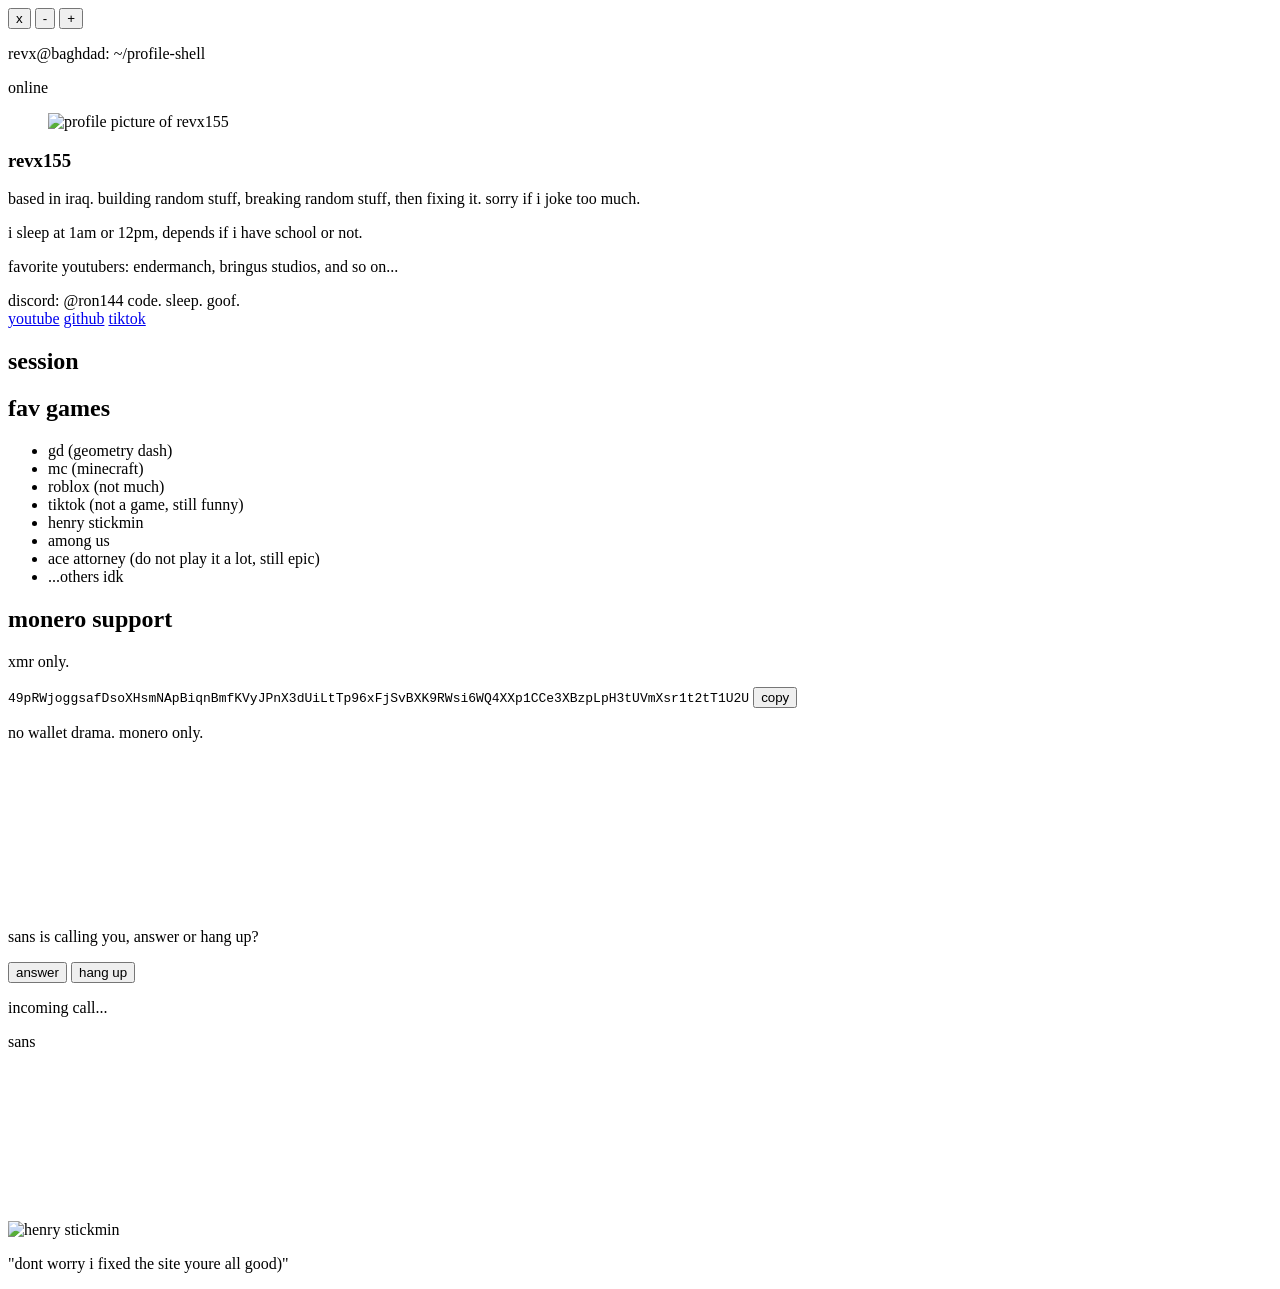
==== commit 9b952a1d: "Revamp index.html with terminal interface and styles Updated HTML structure and added terminal featu" ====
--- a/index.html
+++ b/index.html
@@ -1,853 +1,130 @@
 <!DOCTYPE html>
 <html lang="en">
 <head>
-    <meta charset="UTF-8">
-    <meta name="viewport" content="width=device-width, initial-scale=1.0">
-    <title>revx155 - code. sleep. goof.</title>
-    <link rel="preconnect" href="https://fonts.googleapis.com">
-    <link rel="preconnect" href="https://fonts.gstatic.com" crossorigin>
-    <link href="https://fonts.googleapis.com/css2?family=Space+Grotesk:wght@400;500;600;700&family=Space+Mono:wght@400;700&display=swap" rel="stylesheet">
-    <style>
-        * {
-            margin: 0;
-            padding: 0;
-            box-sizing: border-box;
-        }
-
-        :root {
-            --primary: #00d9ff;
-            --secondary: #ff006e;
-            --accent: #8338ec;
-            --dark: #0a0e27;
-            --darker: #050812;
-            --surface: #1a1f3a;
-            --surface-light: #252d4a;
-            --text: #f0f3ff;
-            --text-muted: #a8adc5;
-            --success: #06ffa5;
-        }
-
-        html {
-            scroll-behavior: smooth;
-        }
-
-        body {
-            font-family: 'Space Grotesk', sans-serif;
-            background: linear-gradient(135deg, var(--darker) 0%, var(--dark) 50%, #0f1527 100%);
-            color: var(--text);
-            min-height: 100vh;
-            position: relative;
-            overflow-x: hidden;
-            line-height: 1.6;
-        }
-
-        /* Animated background grid - optimized */
-        .bg-grid {
-            position: fixed;
-            top: 0;
-            left: 0;
-            width: 100%;
-            height: 100%;
-            z-index: 0;
-            pointer-events: none;
-            background-image: 
-                linear-gradient(0deg, transparent 24%, rgba(0, 217, 255, 0.05) 25%, rgba(0, 217, 255, 0.05) 26%, transparent 27%, transparent 74%, rgba(0, 217, 255, 0.05) 75%, rgba(0, 217, 255, 0.05) 76%, transparent 77%, transparent),
-                linear-gradient(90deg, transparent 24%, rgba(0, 217, 255, 0.05) 25%, rgba(0, 217, 255, 0.05) 26%, transparent 27%, transparent 74%, rgba(0, 217, 255, 0.05) 75%, rgba(0, 217, 255, 0.05) 76%, transparent 77%, transparent);
-            background-size: 50px 50px;
-            opacity: 0.3;
-            will-change: transform;
-            animation: gridShift 30s linear infinite;
-        }
-
-        @keyframes gridShift {
-            0% {
-                transform: translateY(0);
-            }
-            100% {
-                transform: translateY(50px);
-            }
-        }
-
-        /* Animated blobs - optimized */
-        .blob {
-            position: absolute;
-            opacity: 0.12;
-            mix-blend-mode: screen;
-            border-radius: 50%;
-            filter: blur(80px);
-            z-index: 0;
-            will-change: transform;
-        }
-
-        .blob-1 {
-            width: 500px;
-            height: 500px;
-            background: var(--primary);
-            top: -250px;
-            left: -250px;
-            animation: blobFloat 18s ease-in-out infinite;
-        }
-
-        .blob-2 {
-            width: 400px;
-            height: 400px;
-            background: var(--secondary);
-            bottom: -200px;
-            right: -200px;
-            animation: blobFloat 22s ease-in-out infinite reverse;
-        }
-
-        .blob-3 {
-            width: 350px;
-            height: 350px;
-            background: var(--accent);
-            top: 50%;
-            left: 10%;
-            animation: blobFloat 25s ease-in-out infinite;
-        }
-
-        @keyframes blobFloat {
-            0%, 100% {
-                transform: translate(0, 0);
-            }
-            33% {
-                transform: translate(30px, -50px);
-            }
-            66% {
-                transform: translate(-20px, 30px);
-            }
-        }
-
-        .container {
-            position: relative;
-            z-index: 1;
-            max-width: 1000px;
-            margin: 0 auto;
-            padding: 80px 30px;
-        }
-
-        /* Header */
-        header {
-            text-align: center;
-            margin-bottom: 100px;
-            animation: headerFadeIn 0.8s ease-out;
-        }
-
-        .profile-wrapper {
-            position: relative;
-            width: 160px;
-            height: 160px;
-            margin: 0 auto 40px;
-        }
-
-        .profile-pic {
-            width: 160px;
-            height: 160px;
-            border-radius: 20px;
-            background: linear-gradient(135deg, var(--primary), var(--secondary));
-            padding: 4px;
-            box-shadow: 0 10px 30px rgba(0, 217, 255, 0.2);
-            position: relative;
-            will-change: transform;
-            animation: profileSpin 5s linear infinite;
-        }
-
-        .profile-pic img {
-            width: 100%;
-            height: 100%;
-            border-radius: 16px;
-            object-fit: cover;
-            display: block;
-        }
-
-        @keyframes profileSpin {
-            0% {
-                transform: rotate(0deg);
-            }
-            100% {
-                transform: rotate(360deg);
-            }
-        }
-
-        h1 {
-            font-size: 4em;
-            font-weight: 700;
-            margin-bottom: 15px;
-            letter-spacing: -2px;
-            background: linear-gradient(135deg, var(--primary) 0%, var(--secondary) 50%, var(--accent) 100%);
-            -webkit-background-clip: text;
-            -webkit-text-fill-color: transparent;
-            background-clip: text;
-            animation: titleSlideIn 0.8s ease-out 0.1s both;
-        }
-
-        .tagline {
-            font-size: 1.5em;
-            font-weight: 500;
-            color: var(--text-muted);
-            margin-bottom: 30px;
-            font-family: 'Space Mono', monospace;
-            animation: titleSlideIn 0.8s ease-out 0.2s both;
-            letter-spacing: 1px;
-        }
-
-        .sarcasm-box {
-            max-width: 650px;
-            margin: 0 auto;
-            padding: 25px 35px;
-            background: linear-gradient(135deg, rgba(0, 217, 255, 0.1), rgba(255, 0, 110, 0.05));
-            border: 2px solid rgba(0, 217, 255, 0.3);
-            border-radius: 12px;
-            font-style: italic;
-            color: var(--primary);
-            font-size: 1.1em;
-            position: relative;
-            overflow: hidden;
-            animation: titleSlideIn 0.8s ease-out 0.3s both;
-        }
-
-        @keyframes titleSlideIn {
-            from {
-                opacity: 0;
-                transform: translateY(-20px);
-            }
-            to {
-                opacity: 1;
-                transform: translateY(0);
-            }
-        }
-
-        @keyframes headerFadeIn {
-            from {
-                opacity: 0;
-            }
-            to {
-                opacity: 1;
-            }
-        }
-
-        /* Content Grid */
-        .content {
-            display: grid;
-            grid-template-columns: 1fr 1fr;
-            gap: 30px;
-            margin-bottom: 40px;
-        }
-
-        .section {
-            background: rgba(26, 31, 58, 0.6);
-            border: 2px solid rgba(0, 217, 255, 0.2);
-            border-radius: 16px;
-            padding: 40px;
-            transition: all 0.3s ease;
-            position: relative;
-            overflow: hidden;
-            animation: sectionFadeIn 0.8s ease-out forwards;
-        }
-
-        .section:hover {
-            border-color: rgba(0, 217, 255, 0.5);
-            background: rgba(26, 31, 58, 0.9);
-            transform: translateY(-4px);
-            box-shadow: 0 15px 30px rgba(0, 0, 0, 0.2);
-        }
-
-        .section:nth-child(1) {
-            animation-delay: 0.1s;
-        }
-
-        .section:nth-child(2) {
-            animation-delay: 0.2s;
-        }
-
-        @keyframes sectionFadeIn {
-            from {
-                opacity: 0;
-                transform: translateY(20px);
-            }
-            to {
-                opacity: 1;
-                transform: translateY(0);
-            }
-        }
-
-        .section h2 {
-            font-size: 1.8em;
-            margin-bottom: 25px;
-            display: flex;
-            align-items: center;
-            gap: 12px;
-            color: var(--primary);
-            font-weight: 700;
-            letter-spacing: -0.5px;
-        }
-
-        .section-icon {
-            font-size: 1.6em;
-            display: inline-block;
-            animation: iconBounce 2.5s ease-in-out infinite;
-        }
-
-        @keyframes iconBounce {
-            0%, 100% {
-                transform: translateY(0);
-            }
-            50% {
-                transform: translateY(-4px);
-            }
-        }
-
-        /* Bio Section */
-        .bio-text {
-            color: var(--text-muted);
-            line-height: 1.8;
-            font-size: 1.05em;
-        }
-
-        .bio-text strong {
-            color: var(--secondary);
-            font-weight: 600;
-        }
-
-        /* Hobbies List */
-        .hobbies-list {
-            list-style: none;
-        }
-
-        .hobbies-list li {
-            padding: 15px 0 15px 35px;
-            border-bottom: 1px solid rgba(0, 217, 255, 0.1);
-            color: var(--text-muted);
-            position: relative;
-            font-size: 1.05em;
-            transition: all 0.2s ease;
-        }
-
-        .hobbies-list li:last-child {
-            border-bottom: none;
-        }
-
-        .hobbies-list li::before {
-            content: "▸";
-            position: absolute;
-            left: 0;
-            color: var(--secondary);
-            font-weight: bold;
-            font-size: 1.3em;
-        }
-
-        .hobbies-list li:hover {
-            color: var(--text);
-            padding-left: 40px;
-        }
-
-        /* Social Links */
-        .socials {
-            display: flex;
-            gap: 15px;
-            margin-top: 35px;
-        }
-
-        .social-btn {
-            flex: 1;
-            padding: 16px;
-            background: linear-gradient(135deg, rgba(0, 217, 255, 0.1), rgba(131, 56, 236, 0.1));
-            border: 2px solid rgba(0, 217, 255, 0.3);
-            color: var(--primary);
-            text-decoration: none;
-            border-radius: 12px;
-            font-weight: 600;
-            font-size: 1em;
-            transition: all 0.25s ease;
-            cursor: pointer;
-            text-align: center;
-            position: relative;
-            overflow: hidden;
-            font-family: 'Space Grotesk', sans-serif;
-        }
-
-        .social-btn:hover {
-            background: linear-gradient(135deg, var(--primary), var(--accent));
-            color: var(--dark);
-            border-color: var(--primary);
-            transform: translateY(-2px);
-            box-shadow: 0 10px 20px rgba(0, 0, 0, 0.15);
-        }
-
-        .social-btn.secondary {
-            background: linear-gradient(135deg, rgba(255, 0, 110, 0.1), rgba(131, 56, 236, 0.1));
-            border-color: rgba(255, 0, 110, 0.3);
-            color: var(--secondary);
-        }
-
-        .social-btn.secondary:hover {
-            background: linear-gradient(135deg, var(--secondary), var(--accent));
-            color: white;
-            border-color: var(--secondary);
-            box-shadow: 0 10px 20px rgba(0, 0, 0, 0.15);
-        }
-
-        /* Quote Section */
-        .quote-section {
-            grid-column: 1 / -1;
-            background: linear-gradient(135deg, rgba(131, 56, 236, 0.1), rgba(255, 0, 110, 0.05));
-            border: 2px solid rgba(131, 56, 236, 0.3);
-            border-radius: 16px;
-            padding: 45px;
-            position: relative;
-            overflow: hidden;
-            animation: sectionFadeIn 0.8s ease-out 0.3s both;
-        }
-
-        .quote-section::after {
-            content: '"';
-            position: absolute;
-            top: -30px;
-            right: 20px;
-            font-size: 200px;
-            color: rgba(131, 56, 236, 0.1);
-            font-weight: 700;
-            pointer-events: none;
-        }
-
-        .quote {
-            font-size: 1.4em;
-            font-style: italic;
-            color: var(--accent);
-            margin-bottom: 20px;
-            line-height: 1.7;
-            position: relative;
-            z-index: 1;
-        }
-
-        .quote-author {
-            color: var(--text-muted);
-            font-size: 1em;
-            text-align: right;
-            font-weight: 500;
-        }
-
-        /* Tech Stack */
-        .stack {
-            grid-column: 1 / -1;
-        }
-
-        .stack h2 {
-            margin-bottom: 30px;
-        }
-
-        .tech-grid {
-            display: grid;
-            grid-template-columns: repeat(auto-fit, minmax(130px, 1fr));
-            gap: 18px;
-        }
-
-        .tech-item {
-            background: linear-gradient(135deg, rgba(0, 217, 255, 0.1), rgba(131, 56, 236, 0.05));
-            border: 2px solid rgba(0, 217, 255, 0.3);
-            padding: 25px;
-            border-radius: 12px;
-            text-align: center;
-            font-weight: 600;
-            color: var(--primary);
-            transition: all 0.25s ease;
-            cursor: default;
-            position: relative;
-            overflow: hidden;
-        }
-
-        .tech-item:hover {
-            background: linear-gradient(135deg, rgba(0, 217, 255, 0.2), rgba(131, 56, 236, 0.15));
-            border-color: rgba(0, 217, 255, 0.6);
-            transform: translateY(-3px);
-            box-shadow: 0 10px 20px rgba(0, 0, 0, 0.15);
-            color: var(--text);
-        }
-
-        /* shit */
-        .easter-egg {
-            position: fixed;
-            bottom: 30px;
-            right: 30px;
-            width: 60px;
-            height: 60px;
-            background: linear-gradient(135deg, var(--secondary), var(--accent));
-            border-radius: 50%;
-            cursor: pointer;
-            display: flex;
-            align-items: center;
-            justify-content: center;
-            font-size: 1.8em;
-            transition: all 0.2s ease;
-            z-index: 100;
-            box-shadow: 0 8px 20px rgba(0, 0, 0, 0.2);
-            border: 2px solid rgba(255, 255, 255, 0.2);
-            will-change: transform;
-        }
-
-        .easter-egg:hover {
-            transform: scale(1.1);
-            box-shadow: 0 12px 25px rgba(0, 0, 0, 0.25);
-        }
-
-        .easter-egg:active {
-            transform: scale(0.95);
-        }
-
-        /* Notification */
-        .notification {
-            position: fixed;
-            bottom: 110px;
-            right: 30px;
-            background: linear-gradient(135deg, var(--secondary), var(--accent));
-            color: white;
-            padding: 16px 25px;
-            border-radius: 10px;
-            font-weight: 600;
-            opacity: 0;
-            transition: opacity 0.25s ease;
-            pointer-events: none;
-            z-index: 99;
-            font-family: 'Space Mono', monospace;
-            box-shadow: 0 8px 20px rgba(0, 0, 0, 0.2);
-        }
-
-        .notification.show {
-            opacity: 1;
-            pointer-events: all;
-        }
-
-        /* Responsive */
-        @media (max-width: 768px) {
-            .container {
-                padding: 40px 20px;
-            }
-
-            .content {
-                grid-template-columns: 1fr;
-                gap: 20px;
-            }
-
-            h1 {
-                font-size: 2.5em;
-            }
-
-            .tagline {
-                font-size: 1.2em;
-            }
-
-            .profile-wrapper {
-                width: 130px;
-                height: 130px;
-            }
-
-            .profile-pic {
-                width: 130px;
-                height: 130px;
-            }
-
-            .section {
-                padding: 25px 20px;
-            }
-
-            .tech-grid {
-                grid-template-columns: repeat(auto-fit, minmax(100px, 1fr));
-            }
-
-            .sarcasm-box {
-                font-size: 1em;
-                padding: 18px 22px;
-            }
-
-            .easter-egg {
-                width: 55px;
-                height: 55px;
-                font-size: 1.5em;
-                bottom: 20px;
-                right: 20px;
-            }
-
-            .notification {
-                bottom: 85px;
-                right: 20px;
-                font-size: 0.9em;
-                padding: 14px 20px;
-            }
-
-            /* disable some animations on mobile */
-            .bg-grid {
-                animation: none;
-                opacity: 0.15;
-            }
-
-            .profile-pic {
-                animation: none;
-            }
-
-            .section-icon {
-                animation: none;
-            }
-
-            header {
-                margin-bottom: 60px;
-            }
-        }
-
-        @media (max-width: 480px) {
-            .container {
-                padding: 30px 15px;
-            }
-
-            h1 {
-                font-size: 1.8em;
-                margin-bottom: 10px;
-            }
-
-            .tagline {
-                font-size: 1em;
-                margin-bottom: 15px;
-            }
-
-            .section h2 {
-                font-size: 1.3em;
-                margin-bottom: 15px;
-            }
-
-            .section {
-                padding: 20px 15px;
-            }
-
-            .socials {
-                flex-direction: column;
-                gap: 10px;
-            }
-
-            .tech-grid {
-                grid-template-columns: repeat(2, 1fr);
-                gap: 12px;
-            }
-
-            .tech-item {
-                padding: 18px;
-                font-size: 0.95em;
-            }
-
-            .sarcasm-box {
-                font-size: 0.95em;
-                padding: 15px 18px;
-            }
-
-            .quote {
-                font-size: 1.1em;
-            }
-
-            header {
-                margin-bottom: 40px;
-            }
-        }
-
-        /* Disable animations for users who prefer reduced motion */
-        @media (prefers-reduced-motion: reduce) {
-            * {
-                animation: none !important;
-                transition: none !important;
-            }
-        }
-    </style>
+  <meta charset="UTF-8">
+  <meta name="viewport" content="width=device-width, initial-scale=1.0, viewport-fit=cover">
+  <meta name="description" content="revx155 terminal page with live shell, games, and monero support.">
+  <title>revx155 | terminal</title>
+  <link rel="preconnect" href="https://fonts.googleapis.com">
+  <link rel="preconnect" href="https://fonts.gstatic.com" crossorigin>
+  <link href="https://fonts.googleapis.com/css2?family=JetBrains+Mono:wght@400;500;700;800&family=Press+Start+2P&display=swap" rel="stylesheet">
+  <link rel="stylesheet" href="styles.css">
 </head>
 <body>
-    <div class="bg-grid"></div>
-    <div class="blob blob-1"></div>
-    <div class="blob blob-2"></div>
-    <div class="blob blob-3"></div>
+  <div class="desktop" id="desktop">
+    <main class="terminal-window" aria-label="terminal profile">
+      <header class="titlebar">
+        <div class="win-controls" aria-label="window actions">
+          <button class="ctrl close" id="btnChaos" type="button" aria-label="close (chaos)">x</button>
+          <button class="ctrl min" id="btnVideo" type="button" aria-label="minimize (video)">-</button>
+          <button class="ctrl max" id="btnCall" type="button" aria-label="maximize (call)">+</button>
+        </div>
+        <p class="title">revx@baghdad: ~/profile-shell</p>
+        <span class="status-pill" id="statusMode">online</span>
+      </header>
 
-    <div class="container">
-        <header>
-            <div class="profile-wrapper">
-                <div class="profile-pic">
-                    <img src="image.png" alt="revx155 - a cougar on a mission">
-                </div>
+      <div class="terminal-body">
+        <aside class="side-col" aria-label="profile info">
+          <section class="profile-box">
+            <figure class="avatar">
+              <img src="files/image.webp" alt="profile picture of revx155">
+            </figure>
+            <div class="identity">
+              <h1 id="displayName" data-scramble>revx155</h1>
+              <p>based in iraq. building random stuff, breaking random stuff, then fixing it. sorry if i joke too much.</p>
+              <p>i sleep at 1am or 12pm, depends if i have school or not.</p>
+              <p>favorite youtubers: endermanch, bringus studios, and so on...</p>
+              <div class="chip-list">
+                <span class="chip">discord: @ron144</span>
+                <span class="chip">code. sleep. goof.</span>
+              </div>
             </div>
-            <h1>revx155</h1>
-            <p class="tagline">code. sleep. goof.</p>
-            <p class="sarcasm-box">"im eating a brick in the middle of summer" <span style="color: var(--text-muted);">- random Chinese old man from the street</span></p>
-        </header>
+          </section>
 
-        <div class="content">
-            <!-- bio stuff -->
-            <div class="section">
-                <h2><span class="section-icon">💻</span>About</h2>
-                <p class="bio-text">
-                    Beginner dev learning to actually understand code (no shame using AI to learn faster). 
-                    Obsessed with <strong>clean code</strong>, <strong>sleeping</strong>, and breaking things "for science". 
-                    Sarcasm is my native language so sorry if I'm extra in conversations, it's just how I'm wired.
-                </p>
-                <p class="bio-text" style="margin-top: 15px;">
-                    When not coding or something, I'm either just playing <strong>Geometry Dash</strong>, playing random servers in <strong>Minecraft</strong>, or goofing around until I find something funny or sleep.
-                </p>
-                <div class="socials">
-                    <a href="https://www.youtube.com/@revx144" class="social-btn" target="_blank">YouTube</a>
-                    <a href="https://github.com/revx0012" class="social-btn secondary" target="_blank">GitHub</a>
-                </div>
+          <section class="link-grid" aria-label="social links">
+            <a class="btn" href="https://www.youtube.com/@revx144" target="_blank" rel="noopener noreferrer">youtube</a>
+            <a class="btn" href="https://github.com/revx0012" target="_blank" rel="noopener noreferrer">github</a>
+            <a class="btn" href="https://tiktok.com/@revx144" target="_blank" rel="noopener noreferrer">tiktok</a>
+          </section>
+        </aside>
+
+        <section class="main-col" aria-label="terminal content">
+          <article class="section">
+            <h2 data-scramble>session</h2>
+            <div class="shell-feed" id="liveShell" aria-live="polite"></div>
+          </article>
+
+          <article class="section">
+            <h2 data-scramble>fav games</h2>
+            <ul class="games">
+              <li>gd <span>(geometry dash)</span></li>
+              <li>mc <span>(minecraft)</span></li>
+              <li>roblox <span>(not much)</span></li>
+              <li>tiktok <span>(not a game, still funny)</span></li>
+              <li>henry stickmin</li>
+              <li>among us</li>
+              <li>ace attorney <span>(do not play it a lot, still epic)</span></li>
+              <li>...others idk</li>
+            </ul>
+          </article>
+
+          <article class="section">
+            <h2 data-scramble>monero support</h2>
+            <p class="output">xmr only.</p>
+            <div class="xmr-wrap">
+              <div class="xmr-row">
+                <code class="xmr" id="xmrAddress">49pRWjoggsafDsoXHsmNApBiqnBmfKVyJPnX3dUiLtTp96xFjSvBXK9RWsi6WQ4XXp1CCe3XBzpLpH3tUVmXsr1t2tT1U2U</code>
+                <button class="copy" id="copyXmr" type="button">copy</button>
+              </div>
+              <p class="copy-note" id="copyNote">no wallet drama. monero only.</p>
             </div>
+          </article>
+        </section>
+      </div>
+    </main>
+  </div>
 
-            <!-- bad hobbies -->
-            <div class="section">
-                <h2><span class="section-icon">🎮</span>Hobbies</h2>
-                <ul class="hobbies-list">
-                    <li>Code (lovely but also painful)</li>
-                    <li>Sleeping (maybe too much, im way too tired.)</li>
-                    <li>Geometry Dash (masochism is a hobby)</li>
-                    <li>Minecraft (nuke the whole world with mods)</li>
-                    <li>Goofing Around (overrated skill)</li>
-                    <li>Breaking Things (testing, totally. right?)</li>
-                </ul>
-            </div>
+  <div class="video-overlay hidden" id="videoOverlay" aria-hidden="true">
+    <video id="hurrVideo" src="files/hurr.mp4" playsinline preload="auto"></video>
+  </div>
 
-            <!-- quote section -->
-            <div class="quote-section">
-                <p class="quote">
-                    sometimes bro u gotta lock in, trust me.
-                </p>
-                <p class="quote-author">~ revx155</p>
-            </div>
-
-            <!-- tech stack which im clearly bad at -->
-            <div class="section stack">
-                <h2><span class="section-icon">⚙️</span>Currently Working With</h2>
-                <div class="tech-grid">
-                    <div class="tech-item">Python</div>
-                    <div class="tech-item">Bash</div>
-                    <div class="tech-item">HTML</div>
-                    <div class="tech-item">CSS</div>
-                    <div class="tech-item">JavaScript</div>
-                </div>
-            </div>
-        </div>
+  <div class="call-overlay hidden" id="callOverlay" aria-hidden="true">
+    <div class="call-card incoming" id="incomingCard">
+      <p class="call-title">sans is calling you, answer or hang up?</p>
+      <div class="call-actions">
+        <button class="call-btn answer" id="answerCall" type="button">answer</button>
+        <button class="call-btn hang" id="hangCall" type="button">hang up</button>
+      </div>
+      <p class="call-sub" id="callSub">incoming call...</p>
     </div>
 
-    <!-- some stuff here and and and idk -->
-    <div class="easter-egg" id="easterEgg">🐱</div>
-    <div class="notification" id="notification"></div>
+    <div class="call-card convo hidden" id="convoCard">
+      <p class="ut-name">sans</p>
+      <div class="ut-box">
+        <p id="utText"></p>
+        <span class="ut-cursor"></span>
+      </div>
+    </div>
 
-    <script>
-        // mobile get less free will
-        const isMobile = /Android|webOS|iPhone|iPad|iPod|BlackBerry|IEMobile|Opera Mini/i.test(navigator.userAgent);
-        const isTablet = window.innerWidth <= 1024 && window.innerWidth > 480;
+    <div class="whiteout" id="whiteout"></div>
+  </div>
 
-        // secret
-        const easterEgg = document.getElementById('easterEgg');
-        const notification = document.getElementById('notification');
-        let clicks = 0;
+  <canvas class="chaos-canvas" id="chaosCanvas" aria-hidden="true"></canvas>
+  <div class="chaos-lines" id="chaosLines" aria-hidden="true"></div>
+  <div class="chaos-glyph" id="chaosGlyph" aria-hidden="true"></div>
+  <div class="chaos-log" id="chaosLog" aria-hidden="true"></div>
+  <div class="chaos-eye" id="chaosEye" aria-hidden="true"></div>
 
-        const messages = [
-            "haha, you found the easter egg! respect.",
-            "stop clicking, you're making me dizzy",
-            "okay, that's enough fr fr",
-            "STOP ITTTT",
-            "alright you win. (no you didnt)",
-            "you're as stupid as me, huh?",
-            "i respect the dedication ngl",
-            "whats the point of doing this",
-            "this is awkward now...",
-            "okay seriously now go touch grass",
-            "ok what now"
-        ];
+  <aside class="henry" id="henryFix" aria-live="polite">
+    <img src="files/Henry_Stickmin.webp" alt="henry stickmin">
+    <p>"dont worry i fixed the site youre all good)"</p>
+  </aside>
 
-        easterEgg.addEventListener('click', (e) => {
-            clicks++;
-            if (clicks <= messages.length) {
-                notification.textContent = messages[clicks - 1];
-                notification.classList.add('show');
-                
-                // simple scale animation instead of rotate for performance
-                easterEgg.style.transform = `scale(${1 + clicks * 0.02})`;
-                
-                setTimeout(() => {
-                    notification.classList.remove('show');
-                }, 2500);
+  <audio id="audioCall" src="files/call.wav" preload="auto"></audio>
+  <audio id="audioBg" src="files/bg.m4a" preload="auto"></audio>
+  <audio id="audioTalk" src="files/talk.m4a" preload="auto"></audio>
+  <audio id="audioExit" src="files/exit.m4a" preload="auto"></audio>
 
-                if (!isMobile && !isTablet) {
-                    createClickParticles(e.clientX, e.clientY);
-                }
-            }
-        });
-
-        // blob interaction (disabled on mobile)
-        if (!isMobile && !isTablet) {
-            let lastX = 0;
-            let lastY = 0;
-            let ticking = false;
-            const blobs = document.querySelectorAll('.blob');
-
-            document.addEventListener('mousemove', (e) => {
-                lastX = e.clientX;
-                lastY = e.clientY;
-                
-                if (!ticking) {
-                    window.requestAnimationFrame(() => {
-                        blobs.forEach((blob, index) => {
-                            const speed = (index + 1) * 100;
-                            blob.style.transform = `translate(${lastX / speed}px, ${lastY / speed}px)`;
-                        });
-                        ticking = false;
-                    });
-                    ticking = true;
-                }
-            });
-        }
-
-        // click particles
-        function createClickParticles(x, y) {
-            const particleCount = 3; // reduced from 5 for performance
-            for (let i = 0; i < particleCount; i++) {
-                const particle = document.createElement('div');
-                particle.style.position = 'fixed';
-                particle.style.left = x + 'px';
-                particle.style.top = y + 'px';
-                particle.style.width = '8px';
-                particle.style.height = '8px';
-                particle.style.background = ['#00d9ff', '#ff006e', '#8338ec'][Math.floor(Math.random() * 3)];
-                particle.style.borderRadius = '50%';
-                particle.style.pointerEvents = 'none';
-                particle.style.zIndex = '99';
-                document.body.appendChild(particle);
-
-                const angle = (Math.PI * 2 * i) / particleCount;
-                const velocity = 2.5 + Math.random() * 2;
-                const vx = Math.cos(angle) * velocity;
-                const vy = Math.sin(angle) * velocity;
-                let px = x;
-                let py = y;
-                let life = 1;
-
-                const animate = () => {
-                    life -= 0.03;
-                    px += vx;
-                    py += vy;
-                    particle.style.left = px + 'px';
-                    particle.style.top = py + 'px';
-                    particle.style.opacity = life;
-
-                    if (life > 0) {
-                        requestAnimationFrame(animate);
-                    } else {
-                        particle.remove();
-                    }
-                };
-                animate();
-            }
-        }
-
-        // wow
-        easterEgg.addEventListener('contextmenu', (e) => {
-            e.preventDefault();
-            notification.textContent = "right click? really? you're bold.";
-            notification.classList.add('show');
-            setTimeout(() => {
-                notification.classList.remove('show');
-            }, 1800);
-        });
-    </script>
+  <script src="app.js"></script>
 </body>
 </html>
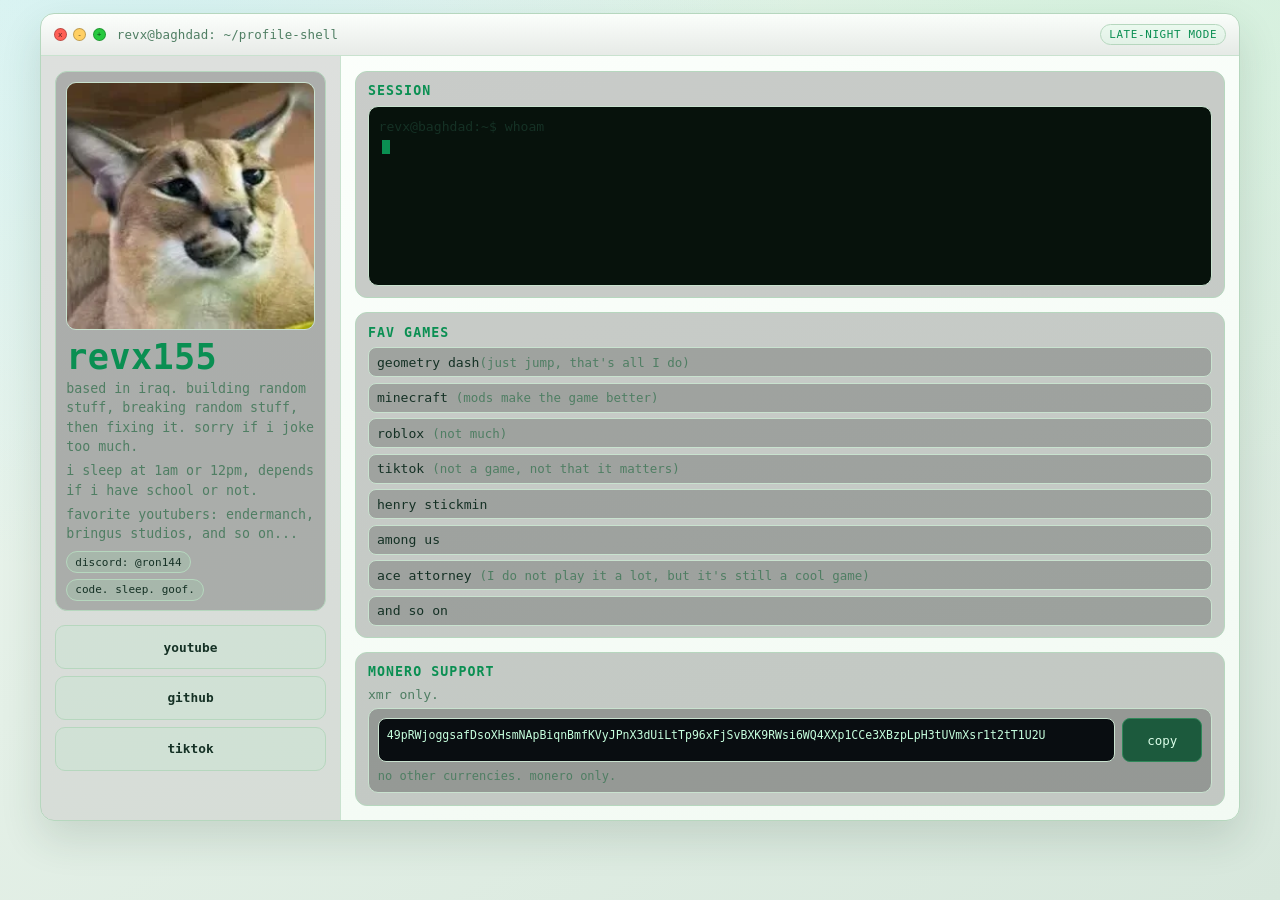
==== commit 8276685b: "Update index.html" ====
--- a/index.html
+++ b/index.html
@@ -3,7 +3,8 @@
 <head>
   <meta charset="UTF-8">
   <meta name="viewport" content="width=device-width, initial-scale=1.0, viewport-fit=cover">
-  <meta name="description" content="revx155 terminal page with live shell, games, and monero support.">
+ <meta name="title" content="ron144/revx155/floppa bio page">
+  <meta name="description" content="everything about me that you need to know, pretty much.">
   <title>revx155 | terminal</title>
   <link rel="preconnect" href="https://fonts.googleapis.com">
   <link rel="preconnect" href="https://fonts.gstatic.com" crossorigin>
@@ -57,14 +58,14 @@
           <article class="section">
             <h2 data-scramble>fav games</h2>
             <ul class="games">
-              <li>gd <span>(geometry dash)</span></li>
-              <li>mc <span>(minecraft)</span></li>
+              <li>geometry dash<span>(just jump, that's all I do)</span></li>
+              <li>minecraft <span>(mods make the game better)</span></li>
               <li>roblox <span>(not much)</span></li>
-              <li>tiktok <span>(not a game, still funny)</span></li>
+              <li>tiktok <span>(not a game, not that it matters)</span></li>
               <li>henry stickmin</li>
               <li>among us</li>
-              <li>ace attorney <span>(do not play it a lot, still epic)</span></li>
-              <li>...others idk</li>
+              <li>ace attorney <span>(I do not play it a lot, but it's still a cool game)</span></li>
+              <li>and so on</li>
             </ul>
           </article>
 
@@ -76,7 +77,7 @@
                 <code class="xmr" id="xmrAddress">49pRWjoggsafDsoXHsmNApBiqnBmfKVyJPnX3dUiLtTp96xFjSvBXK9RWsi6WQ4XXp1CCe3XBzpLpH3tUVmXsr1t2tT1U2U</code>
                 <button class="copy" id="copyXmr" type="button">copy</button>
               </div>
-              <p class="copy-note" id="copyNote">no wallet drama. monero only.</p>
+              <p class="copy-note" id="copyNote">no other currencies. monero only.</p>
             </div>
           </article>
         </section>
--- a/styles.css
+++ b/styles.css
@@ -0,0 +1,745 @@
+:root {
+  --bg: #060b08;
+  --bg-2: #0b1510;
+  --bg-3: #13201a;
+  --panel: #0b1712;
+  --panel-2: #111f19;
+  --line: #214235;
+  --line-soft: #1a3028;
+  --ink: #d8ffe4;
+  --muted: #86b69a;
+  --accent: #90ffb6;
+  --accent-2: #47d8ff;
+  --warn: #ffcf63;
+  --danger: #ff5f56;
+  --good: #27c93f;
+  --shadow: 0 28px 60px rgba(0, 0, 0, 0.45);
+  --radius: 14px;
+  --chaos: 0;
+  --jx: 0px;
+  --jy: 0px;
+  --jr: 0deg;
+  --js: 0deg;
+}
+
+@media (prefers-color-scheme: light) {
+  :root {
+    --bg: #eef7f0;
+    --bg-2: #e4f0e7;
+    --bg-3: #d7e7dc;
+    --panel: #fcfffc;
+    --panel-2: #f2faf3;
+    --line: #b6d7be;
+    --line-soft: #c9e2cf;
+    --ink: #153125;
+    --muted: #4f7e63;
+    --accent: #0a8f52;
+    --accent-2: #0d79b7;
+    --shadow: 0 18px 40px rgba(34, 62, 44, 0.14);
+  }
+}
+
+* {
+  box-sizing: border-box;
+  margin: 0;
+  padding: 0;
+  min-width: 0;
+}
+
+html {
+  scroll-behavior: smooth;
+  -webkit-text-size-adjust: 100%;
+  text-size-adjust: 100%;
+}
+
+body {
+  min-height: 100dvh;
+  font-family: "JetBrains Mono", monospace;
+  color: var(--ink);
+  background:
+    radial-gradient(circle at 10% -12%, rgba(71, 216, 255, 0.16) 0, rgba(71, 216, 255, 0) 45%),
+    radial-gradient(circle at 88% -15%, rgba(144, 255, 182, 0.18) 0, rgba(144, 255, 182, 0) 46%),
+    linear-gradient(145deg, var(--bg) 0%, var(--bg-2) 40%, var(--bg-3) 100%);
+  overflow-x: hidden;
+  transition: background 0.35s ease, color 0.35s ease;
+  padding-left: max(0.8rem, env(safe-area-inset-left));
+  padding-right: max(0.8rem, env(safe-area-inset-right));
+  padding-top: max(0.8rem, env(safe-area-inset-top));
+  padding-bottom: max(0.8rem, env(safe-area-inset-bottom));
+}
+
+.desktop {
+  width: min(1200px, 100%);
+  margin: 0 auto;
+  position: relative;
+  transform: translate(var(--jx), var(--jy)) rotate(var(--jr)) skewX(var(--js));
+  transition: transform 0.05s linear;
+  z-index: 2;
+}
+
+.terminal-window {
+  border: 1px solid var(--line);
+  border-radius: var(--radius);
+  overflow: hidden;
+  background: linear-gradient(165deg, var(--panel) 0%, var(--panel-2) 100%);
+  box-shadow: var(--shadow);
+  position: relative;
+  isolation: isolate;
+}
+
+.terminal-window::before {
+  content: "";
+  position: absolute;
+  inset: 0;
+  pointer-events: none;
+  background: repeating-linear-gradient(180deg, rgba(255, 255, 255, 0.014) 0 1px, transparent 1px 4px);
+  opacity: 0.7;
+  z-index: 0;
+}
+
+.titlebar {
+  display: flex;
+  align-items: center;
+  gap: 0.7rem;
+  border-bottom: 1px solid var(--line-soft);
+  background: linear-gradient(180deg, rgba(255, 255, 255, 0.03) 0%, rgba(0, 0, 0, 0.08) 100%);
+  padding: 0.62rem 0.8rem;
+  position: relative;
+  z-index: 1;
+}
+
+.win-controls {
+  display: inline-flex;
+  gap: 0.4rem;
+  align-items: center;
+  flex-shrink: 0;
+}
+
+.ctrl {
+  width: 13px;
+  height: 13px;
+  border-radius: 999px;
+  border: 1px solid rgba(0, 0, 0, 0.25);
+  display: inline-flex;
+  align-items: center;
+  justify-content: center;
+  font-size: 8px;
+  line-height: 1;
+  color: rgba(0, 0, 0, 0.65);
+  cursor: pointer;
+  transition: transform 0.12s ease, filter 0.12s ease;
+}
+
+.ctrl:hover,
+.ctrl:focus-visible {
+  transform: scale(1.06);
+  filter: brightness(1.05);
+  outline: none;
+}
+
+.ctrl.close { background: var(--danger); }
+.ctrl.min { background: var(--warn); }
+.ctrl.max { background: var(--good); }
+
+.title {
+  color: var(--muted);
+  font-size: 0.78rem;
+  letter-spacing: 0.01em;
+  white-space: nowrap;
+  overflow: hidden;
+  text-overflow: ellipsis;
+}
+
+.status-pill {
+  margin-left: auto;
+  border: 1px solid var(--line);
+  border-radius: 999px;
+  background: rgba(144, 255, 182, 0.1);
+  color: var(--accent);
+  font-size: 0.68rem;
+  text-transform: uppercase;
+  letter-spacing: 0.06em;
+  padding: 0.21rem 0.5rem;
+  flex-shrink: 0;
+}
+
+.terminal-body {
+  display: grid;
+  grid-template-columns: minmax(230px, 300px) 1fr;
+  gap: 0;
+  position: relative;
+  z-index: 1;
+}
+
+.side-col {
+  border-right: 1px solid var(--line-soft);
+  padding: 0.9rem;
+  display: grid;
+  gap: 0.85rem;
+  align-content: start;
+  background: rgba(0, 0, 0, 0.12);
+}
+
+.profile-box {
+  border: 1px solid var(--line);
+  border-radius: 12px;
+  padding: 0.62rem;
+  background: rgba(0, 0, 0, 0.22);
+}
+
+.avatar {
+  width: 100%;
+  aspect-ratio: 1 / 1;
+  border-radius: 10px;
+  border: 1px solid var(--line-soft);
+  overflow: hidden;
+  background: #111;
+}
+
+.avatar img {
+  width: 100%;
+  height: 100%;
+  object-fit: cover;
+  object-position: center;
+  display: block;
+}
+
+.identity {
+  margin-top: 0.6rem;
+  display: grid;
+  gap: 0.32rem;
+}
+
+.identity h1 {
+  font-size: clamp(1.4rem, 4vw, 2.2rem);
+  line-height: 0.98;
+  color: var(--accent);
+  letter-spacing: 0.01em;
+  text-wrap: balance;
+}
+
+.identity p {
+  color: var(--muted);
+  font-size: 0.83rem;
+  line-height: 1.45;
+  text-wrap: pretty;
+}
+
+.chip-list {
+  display: flex;
+  flex-wrap: wrap;
+  gap: 0.4rem;
+  margin-top: 0.18rem;
+}
+
+.chip {
+  border: 1px solid var(--line);
+  border-radius: 999px;
+  background: rgba(144, 255, 182, 0.12);
+  color: var(--ink);
+  font-size: 0.69rem;
+  padding: 0.2rem 0.5rem;
+}
+
+.link-grid {
+  display: grid;
+  gap: 0.42rem;
+}
+
+.btn {
+  border: 1px solid var(--line);
+  border-radius: 10px;
+  min-height: 44px;
+  padding: 0.43rem 0.62rem;
+  background: rgba(144, 255, 182, 0.1);
+  color: var(--ink);
+  text-decoration: none;
+  font-size: 0.8rem;
+  font-weight: 700;
+  display: inline-flex;
+  align-items: center;
+  justify-content: center;
+  touch-action: manipulation;
+  transition: transform 0.14s ease, border-color 0.14s ease;
+}
+
+.btn:hover,
+.btn:focus-visible {
+  border-color: var(--accent);
+  transform: translateY(-1px);
+  outline: none;
+}
+
+.main-col {
+  padding: 0.9rem;
+  display: grid;
+  gap: 0.85rem;
+  align-content: start;
+}
+.section {
+  border: 1px solid var(--line);
+  border-radius: 12px;
+  background: rgba(0, 0, 0, 0.2);
+  padding: 0.72rem;
+}
+
+.section h2 {
+  color: var(--accent);
+  font-size: 0.83rem;
+  text-transform: uppercase;
+  letter-spacing: 0.08em;
+  margin-bottom: 0.48rem;
+}
+
+.output {
+  color: var(--muted);
+  font-size: 0.82rem;
+}
+
+.shell-feed {
+  border: 1px solid var(--line-soft);
+  border-radius: 10px;
+  background: #07120c;
+  padding: 0.6rem;
+  font-size: 0.82rem;
+  line-height: 1.5;
+  min-height: 180px;
+  max-height: 260px;
+  overflow: auto;
+}
+
+.shell-line {
+  white-space: nowrap;
+}
+
+.prompt {
+  color: var(--accent);
+}
+
+.out {
+  color: var(--muted);
+}
+
+.shell-cursor {
+  display: inline-block;
+  width: 8px;
+  height: 1.05em;
+  background: var(--accent);
+  vertical-align: middle;
+  margin-left: 0.2rem;
+  animation: cursorBlink 0.9s steps(1, end) infinite;
+}
+
+@keyframes cursorBlink {
+  0%, 49% { opacity: 1; }
+  50%, 100% { opacity: 0; }
+}
+
+.games {
+  list-style: none;
+  display: grid;
+  gap: 0.36rem;
+  margin-top: 0.35rem;
+}
+
+.games li {
+  border: 1px solid var(--line-soft);
+  border-radius: 8px;
+  background: rgba(0, 0, 0, 0.2);
+  color: var(--ink);
+  padding: 0.4rem 0.5rem;
+  font-size: 0.82rem;
+}
+
+.games li span {
+  color: var(--muted);
+  font-size: 0.78rem;
+}
+
+.xmr-wrap {
+  border: 1px solid var(--line-soft);
+  border-radius: 10px;
+  background: rgba(0, 0, 0, 0.24);
+  padding: 0.56rem;
+  margin-top: 0.4rem;
+}
+
+.xmr-row {
+  display: flex;
+  gap: 0.45rem;
+  align-items: stretch;
+}
+
+.xmr {
+  flex: 1;
+  border: 1px solid var(--line-soft);
+  border-radius: 8px;
+  background: #090d11;
+  color: #c6ffde;
+  font-size: 0.72rem;
+  line-height: 1.45;
+  padding: 0.5rem;
+  word-break: break-all;
+}
+
+.copy {
+  border: 1px solid #2f8759;
+  border-radius: 8px;
+  background: #1c5a3d;
+  color: #dcffea;
+  min-width: 80px;
+  min-height: 44px;
+  padding: 0 0.65rem;
+  font-size: 0.78rem;
+  font-family: "JetBrains Mono", monospace;
+  cursor: pointer;
+  touch-action: manipulation;
+  transition: transform 0.14s ease, filter 0.14s ease;
+}
+
+.copy:hover,
+.copy:focus-visible {
+  transform: translateY(-1px);
+  filter: brightness(1.08);
+  outline: none;
+}
+
+.copy-note {
+  margin-top: 0.42rem;
+  color: var(--muted);
+  font-size: 0.75rem;
+}
+
+.hidden {
+  display: none !important;
+}
+
+.video-overlay {
+  position: fixed;
+  inset: 0;
+  z-index: 50;
+  background: #000;
+}
+
+.video-overlay video {
+  width: 100%;
+  height: 100%;
+  object-fit: cover;
+  pointer-events: none;
+}
+
+.call-overlay {
+  position: fixed;
+  inset: 0;
+  z-index: 45;
+  background:
+    radial-gradient(circle at 20% 10%, rgba(71, 216, 255, 0.2) 0%, rgba(71, 216, 255, 0) 45%),
+    radial-gradient(circle at 80% 0%, rgba(144, 255, 182, 0.16) 0%, rgba(144, 255, 182, 0) 40%),
+    linear-gradient(155deg, #0c1510 0%, #08110d 100%);
+  display: grid;
+  place-items: center;
+  padding: 1rem;
+}
+
+.call-card {
+  width: min(760px, 100%);
+  border: 1px solid var(--line);
+  border-radius: 14px;
+  background: linear-gradient(165deg, var(--panel) 0%, var(--panel-2) 100%);
+  box-shadow: var(--shadow);
+  padding: 1rem;
+}
+
+.call-title {
+  color: var(--ink);
+  font-size: clamp(1rem, 2.8vw, 1.45rem);
+  line-height: 1.4;
+  margin-bottom: 0.8rem;
+  text-wrap: balance;
+}
+
+.call-actions {
+  display: flex;
+  gap: 0.7rem;
+  flex-wrap: wrap;
+}
+
+.call-btn {
+  border-radius: 10px;
+  border: 1px solid var(--line);
+  min-height: 46px;
+  padding: 0.5rem 0.9rem;
+  font-family: "JetBrains Mono", monospace;
+  font-size: 0.86rem;
+  cursor: pointer;
+  color: var(--ink);
+}
+
+.call-btn.answer {
+  background: rgba(39, 201, 63, 0.22);
+  border-color: rgba(39, 201, 63, 0.6);
+}
+
+.call-btn.hang {
+  background: rgba(255, 95, 86, 0.22);
+  border-color: rgba(255, 95, 86, 0.6);
+}
+
+.call-sub {
+  margin-top: 0.85rem;
+  color: var(--muted);
+  font-size: 0.84rem;
+}
+
+.convo {
+  max-width: 860px;
+}
+
+.ut-name {
+  font-family: "Press Start 2P", cursive;
+  color: #ffffff;
+  font-size: clamp(0.8rem, 2.6vw, 1rem);
+  margin-bottom: 0.8rem;
+}
+
+.ut-box {
+  border: 4px solid #ffffff;
+  border-radius: 0;
+  background: #000000;
+  color: #ffffff;
+  padding: 1rem;
+  min-height: 180px;
+  font-family: "Press Start 2P", cursive;
+  font-size: clamp(0.62rem, 2vw, 0.86rem);
+  line-height: 1.8;
+  letter-spacing: 0.01em;
+}
+
+.ut-cursor {
+  display: inline-block;
+  width: 8px;
+  height: 1em;
+  background: #ffffff;
+  margin-left: 0.35rem;
+  animation: cursorBlink 0.9s steps(1, end) infinite;
+}
+
+.whiteout {
+  position: fixed;
+  inset: 0;
+  background: #ffffff;
+  opacity: 0;
+  pointer-events: none;
+  transition: opacity var(--whiteout-duration, 5s) linear;
+}
+
+.whiteout.active {
+  opacity: 1;
+}
+.chaos-canvas,
+.chaos-glyph,
+.chaos-log,
+.chaos-eye,
+.chaos-lines {
+  position: fixed;
+  inset: 0;
+  pointer-events: none;
+  opacity: 0;
+}
+
+.chaos-canvas {
+  z-index: 10;
+  width: 100vw;
+  height: 100dvh;
+}
+
+.chaos-lines {
+  z-index: 11;
+  background: repeating-linear-gradient(180deg, rgba(255, 255, 255, 0.08) 0 1px, transparent 1px 4px);
+  mix-blend-mode: screen;
+}
+
+.chaos-glyph {
+  z-index: 12;
+  white-space: pre-wrap;
+  padding: 1rem;
+  font-size: clamp(0.78rem, 2.7vw, 1.1rem);
+  line-height: 1.2;
+  color: rgba(255, 213, 232, 0.88);
+  text-shadow: 0 0 12px rgba(255, 0, 120, 0.7);
+  user-select: none;
+}
+
+.chaos-log {
+  z-index: 13;
+  inset: auto auto 0.8rem 0.8rem;
+  width: min(430px, calc(100vw - 1.6rem));
+  height: min(30vh, 220px);
+  border: 1px solid rgba(255, 120, 155, 0.72);
+  border-radius: 10px;
+  background: rgba(0, 0, 0, 0.66);
+  color: #ffd8e8;
+  font-size: 0.72rem;
+  line-height: 1.35;
+  padding: 0.56rem;
+  overflow: hidden;
+}
+
+.chaos-eye {
+  z-index: 14;
+  width: 150px;
+  height: 150px;
+  left: 50%;
+  top: 50%;
+  right: auto;
+  bottom: auto;
+  transform: translate(-50%, -50%) scale(0.35);
+  border-radius: 50%;
+  background: radial-gradient(circle, rgba(255, 255, 255, 0.95) 0 7%, rgba(255, 0, 124, 0.7) 8% 18%, rgba(0, 0, 0, 0.93) 19% 56%, rgba(0, 0, 0, 0) 72%);
+  filter: blur(1px);
+  transition: transform 0.14s linear, opacity 0.14s linear;
+}
+
+.chaos-eye::after {
+  content: "";
+  position: absolute;
+  inset: 46% 0 auto 0;
+  margin: 0 auto;
+  width: 56px;
+  height: 10px;
+  border-radius: 999px;
+  background: rgba(255, 255, 255, 0.45);
+  animation: eyeBlink 2.1s steps(1, end) infinite;
+}
+
+@keyframes eyeBlink {
+  0%, 42%, 45%, 100% { height: 10px; opacity: 1; }
+  43%, 44% { height: 1px; opacity: 0.5; }
+}
+
+body.chaos-active {
+  filter: hue-rotate(calc(var(--chaos) * 860deg)) saturate(calc(1 + (var(--chaos) * 4.7))) contrast(calc(1 + (var(--chaos) * 2.5)));
+}
+
+body.chaos-active .chaos-canvas,
+body.chaos-active .chaos-glyph,
+body.chaos-active .chaos-log,
+body.chaos-active .chaos-eye,
+body.chaos-active .chaos-lines {
+  opacity: calc(0.2 + (var(--chaos) * 0.8));
+}
+
+body.chaos-active .terminal-window {
+  border-color: rgba(255, 128, 160, 0.78);
+  box-shadow: 0 0 0 1px rgba(255, 0, 120, 0.35), 0 0 calc(var(--chaos) * 58px) rgba(255, 0, 120, 0.68);
+}
+
+body.chaos-active .desktop {
+  pointer-events: none;
+  user-select: none;
+}
+
+body.chaos-flash .chaos-lines {
+  opacity: 1;
+}
+
+body.chaos-invert {
+  filter: invert(1) hue-rotate(180deg) contrast(1.62) saturate(1.9);
+}
+
+.henry {
+  position: fixed;
+  right: max(1rem, env(safe-area-inset-right));
+  bottom: max(1rem, env(safe-area-inset-bottom));
+  width: min(430px, calc(100% - 1.6rem));
+  display: flex;
+  align-items: center;
+  gap: 0.7rem;
+  border: 1px solid var(--line);
+  border-radius: 12px;
+  background: linear-gradient(165deg, var(--panel) 0%, var(--panel-2) 100%);
+  box-shadow: 0 18px 42px rgba(0, 0, 0, 0.38);
+  padding: 0.7rem;
+  opacity: 0;
+  transform: translateY(26px);
+  pointer-events: none;
+  transition: opacity 0.38s ease, transform 0.38s ease;
+  z-index: 30;
+}
+
+.henry img {
+  width: 84px;
+  height: 84px;
+  object-fit: contain;
+  border: 1px solid var(--line);
+  border-radius: 9px;
+  background: rgba(255, 255, 255, 0.05);
+}
+
+.henry p {
+  color: var(--ink);
+  font-size: 0.9rem;
+  line-height: 1.45;
+  text-wrap: pretty;
+}
+
+.henry.show { opacity: 1; transform: translateY(0); }
+.henry.out { opacity: 0; transform: translateY(-24px); }
+
+@media (max-width: 1024px) {
+  .terminal-body {
+    grid-template-columns: 1fr;
+  }
+
+  .side-col {
+    border-right: none;
+    border-bottom: 1px solid var(--line-soft);
+  }
+}
+
+@media (max-width: 760px) {
+  .title {
+    font-size: 0.72rem;
+  }
+
+  .status-pill {
+    display: none;
+  }
+
+  .xmr-row {
+    flex-direction: column;
+  }
+
+  .chaos-log {
+    inset: auto 0.5rem 0.5rem 0.5rem;
+    width: auto;
+  }
+
+  .henry img {
+    width: 66px;
+    height: 66px;
+  }
+
+  .ut-box {
+    min-height: 220px;
+  }
+}
+
+@media (hover: none) {
+  .btn,
+  .copy,
+  .ctrl,
+  .call-btn {
+    min-height: 46px;
+  }
+
+  .ctrl {
+    width: 16px;
+    height: 16px;
+  }
+}
+
+@media (prefers-reduced-motion: reduce) {
+  html { scroll-behavior: auto; }
+  * { animation: none !important; transition: none !important; }
+}
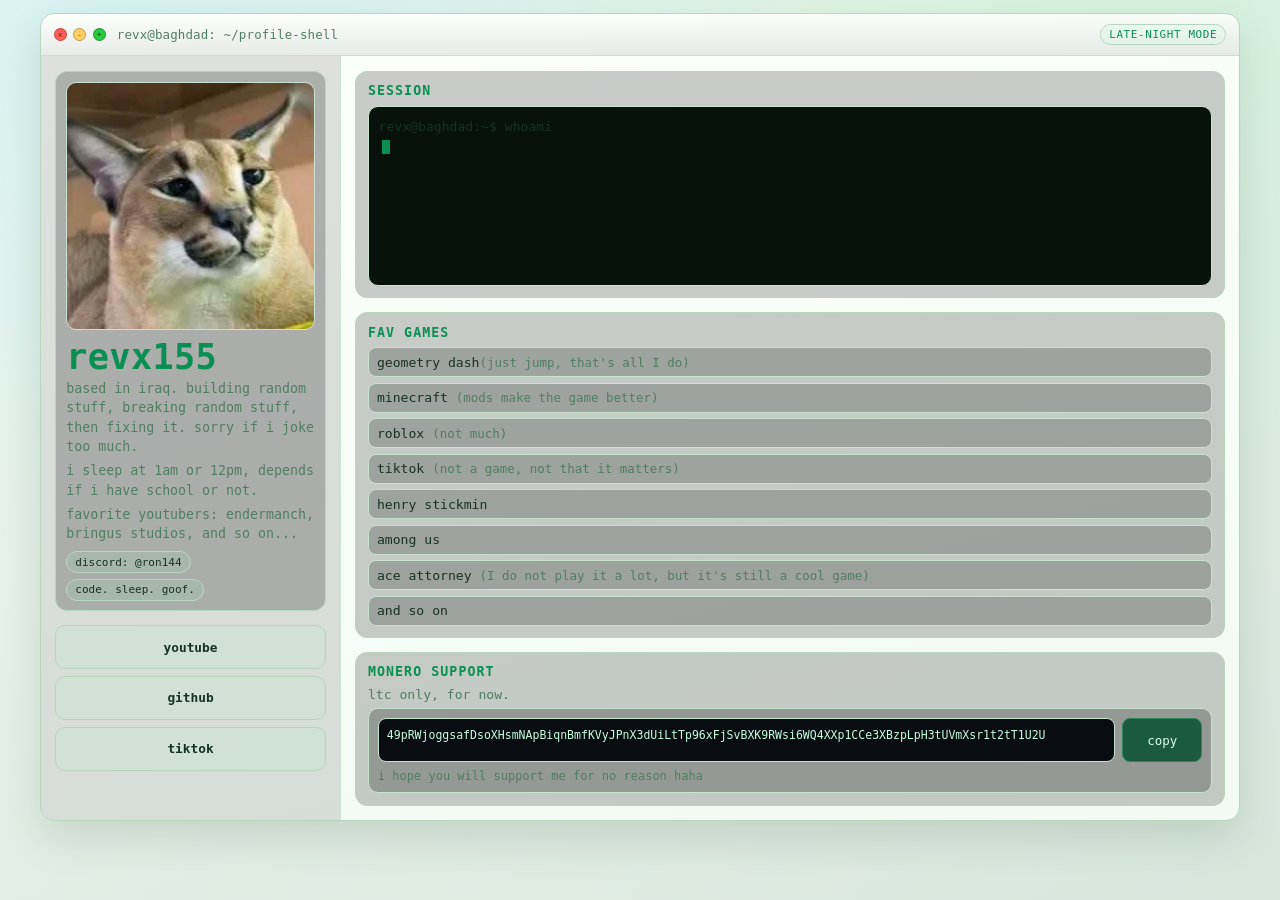
==== commit 69741eb1: "crypto stufd" ====
--- a/index.html
+++ b/index.html
@@ -71,13 +71,13 @@
 
           <article class="section">
             <h2 data-scramble>monero support</h2>
-            <p class="output">xmr only.</p>
+            <p class="output">ltc only, for now.</p>
             <div class="xmr-wrap">
               <div class="xmr-row">
-                <code class="xmr" id="xmrAddress">49pRWjoggsafDsoXHsmNApBiqnBmfKVyJPnX3dUiLtTp96xFjSvBXK9RWsi6WQ4XXp1CCe3XBzpLpH3tUVmXsr1t2tT1U2U</code>
+                <code class="xmr" id="xmrAddress">ltc1qfnafapsu3myg4wqnxlrdswj0mf8w2rgqq66c4h</code>
                 <button class="copy" id="copyXmr" type="button">copy</button>
               </div>
-              <p class="copy-note" id="copyNote">no other currencies. monero only.</p>
+              <p class="copy-note" id="copyNote">i hope you will support me for no reason haha</p>
             </div>
           </article>
         </section>
